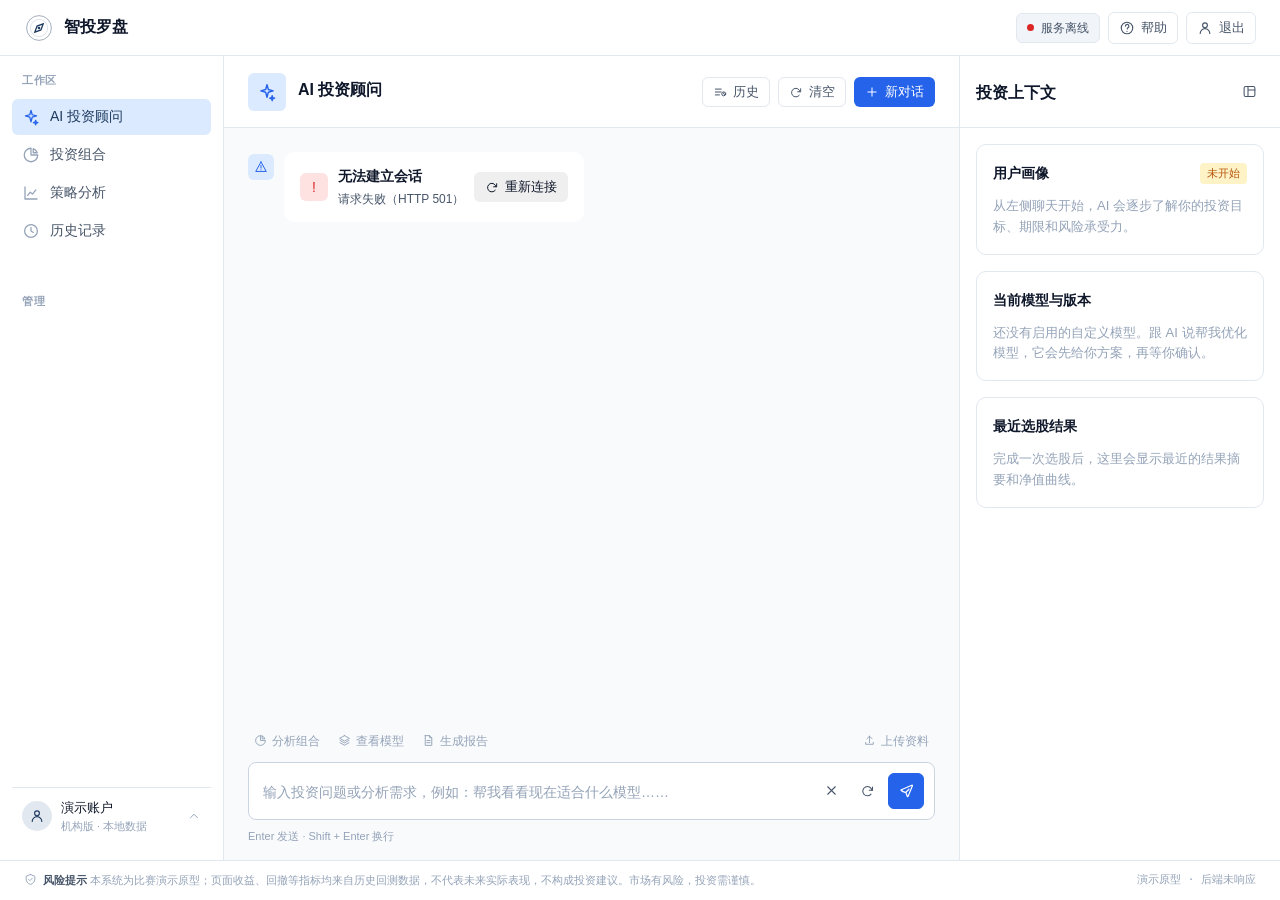
==== frontend/index.html @ a94fa788 "refactor: 移除活动时间线相关代码，简化前端逻辑" ====
﻿<!DOCTYPE html>
<html lang="zh-CN">
<head>
  <meta charset="UTF-8">
  <meta name="viewport" content="width=device-width, initial-scale=1.0">
  <meta name="theme-color" content="#F8FAFC">
  <meta name="description" content="智投罗盘 · AI 投资助手：投资者画像、智能顾问、策略分析、组合与模型管理。">
  <title>智投罗盘 · AI 投资助手</title>
  <link rel="stylesheet" href="style.css?v=18">
  <link rel="stylesheet" href="user-admin.css?v=20">
</head>
<body>
  <svg class="icon-sprite" aria-hidden="true" focusable="false">
    <symbol id="i-spark" viewBox="0 0 24 24"><path d="M12 3.2 13.6 9l5.8 1.6-5.8 1.7L12 18.4l-1.6-6.1L4.6 10.6 10.4 9 12 3.2Z"/><path d="m18.2 16.4.7 2.3 2.3.7-2.3.7-.7 2.3-.7-2.3-2.3-.7 2.3-.7.7-2.3Z"/></symbol>
    <symbol id="i-user" viewBox="0 0 24 24"><circle cx="12" cy="8" r="3.6"/><path d="M4.8 20.2a7.2 7.2 0 0 1 14.4 0"/></symbol>
    <symbol id="i-send" viewBox="0 0 24 24"><path d="m4 11.4 15.4-6.9a.7.7 0 0 1 .95.9L14.3 20.2a.7.7 0 0 1-1.3-.05l-1.8-5.1-5.1-1.9a.7.7 0 0 1-.1-1.75Z"/><path d="m11.2 14.4 4.2-4.2"/></symbol>
    <symbol id="i-target" viewBox="0 0 24 24"><circle cx="12" cy="12" r="8.4"/><circle cx="12" cy="12" r="4.6"/><circle cx="12" cy="12" r="1.1"/></symbol>
    <symbol id="i-shield" viewBox="0 0 24 24"><path d="M12 2.8 20 6v5.2c0 4.8-3.2 8.2-8 10-4.8-1.8-8-5.2-8-10V6l8-3.2Z"/><path d="m8.6 12 2.2 2.2 4.6-4.6"/></symbol>
    <symbol id="i-check" viewBox="0 0 24 24"><path d="m4.8 12.6 4.9 4.9L19.6 7"/></symbol>
    <symbol id="i-alert" viewBox="0 0 24 24"><path d="M12 3.4 21 19.6H3L12 3.4Z"/><path d="M12 9.4v4.4M12 16.6v.2"/></symbol>
    <symbol id="i-refresh" viewBox="0 0 24 24"><path d="M20 6.4v5.2h-5.2"/><path d="M19.1 11.6a7.4 7.4 0 1 0-1.5 6.1"/></symbol>
    <symbol id="i-pulse" viewBox="0 0 24 24"><path d="M3 12h3.8l2.1-5.2 4.2 10.4 2.1-5.2H21"/></symbol>
    <symbol id="i-layers" viewBox="0 0 24 24"><path d="m12 3 9 5-9 5-9-5 9-5Z"/><path d="m3.8 12 8.2 4.5 8.2-4.5M3.8 16.2l8.2 4.5 8.2-4.5"/></symbol>
    <symbol id="i-code" viewBox="0 0 24 24"><path d="m8.4 7.5-5 4.5 5 4.5M15.6 7.5l5 4.5-5 4.5M13.6 5.4l-3.2 13.2"/></symbol>
    <symbol id="i-chart" viewBox="0 0 24 24"><path d="M4 4v16h16"/><path d="m7.6 15.2 3.4-4.3 3 2.6 4.4-5.6"/></symbol>
    <symbol id="i-workbench" viewBox="0 0 24 24"><rect x="3.4" y="4" width="17.2" height="16" rx="2.4"/><path d="M9.6 4v16M9.6 9.6h11"/></symbol>
    <symbol id="i-clock" viewBox="0 0 24 24"><circle cx="12" cy="12" r="8.5"/><path d="M12 7.4V12l3.1 1.9"/></symbol>
    <symbol id="i-arrow" viewBox="0 0 24 24"><path d="M4.6 12h14.8M13.4 6l6 6-6 6"/></symbol>
    <symbol id="i-chev" viewBox="0 0 24 24"><path d="m9 6 6 6-6 6"/></symbol>
    <symbol id="i-close" viewBox="0 0 24 24"><path d="m6 6 12 12M18 6 6 18"/></symbol>
    <symbol id="i-plus" viewBox="0 0 24 24"><path d="M12 5v14M5 12h14"/></symbol>
    <symbol id="i-history" viewBox="0 0 24 24"><path d="M4 7h10M4 12h10M4 17h7"/><circle cx="18.4" cy="15.2" r="3.4"/><path d="M18.4 13.6v1.8l1.3.8"/></symbol>
    <symbol id="i-settings" viewBox="0 0 24 24"><circle cx="12" cy="12" r="3"/><path d="M19.4 13.5a7.7 7.7 0 0 0 0-3l1.8-1.4-2-3.4-2.1.9a7.7 7.7 0 0 0-2.6-1.5L14.2 2h-4l-.3 2.1a7.7 7.7 0 0 0-2.6 1.5l-2.1-.9-2 3.4 1.8 1.4a7.7 7.7 0 0 0 0 3l-1.8 1.4 2 3.4 2.1-.9a7.7 7.7 0 0 0 2.6 1.5l.3 2.1h4l.3-2.1a7.7 7.7 0 0 0 2.6-1.5l2.1.9 2-3.4-1.8-1.4Z"/></symbol>
    <symbol id="i-help" viewBox="0 0 24 24"><circle cx="12" cy="12" r="8.6"/><path d="M9.6 9.2a2.6 2.6 0 1 1 4.2 2.1c-.9.6-1.4 1.1-1.4 2.1"/><path d="M12 16.8v.2"/></symbol>
    <symbol id="i-upload" viewBox="0 0 24 24"><path d="M12 16V4M7.2 8.8 12 4l4.8 4.8"/><path d="M5 15.5V19h14v-3.5"/></symbol>
    <symbol id="i-stop" viewBox="0 0 24 24"><rect x="6.5" y="6.5" width="11" height="11" rx="1.6"/></symbol>
    <symbol id="i-report" viewBox="0 0 24 24"><path d="M6 3h8l4 4v14H6V3Z"/><path d="M14 3v4h4M9 12h6M9 16h6"/></symbol>
    <symbol id="i-pie" viewBox="0 0 24 24"><path d="M12 3a9 9 0 1 0 9 9h-9V3Z"/><path d="M15 3.6A9 9 0 0 1 20.4 9H15V3.6Z"/></symbol>
    <symbol id="i-menu" viewBox="0 0 24 24"><path d="M4 7h16M4 12h16M4 17h16"/></symbol>
    <symbol id="i-bell" viewBox="0 0 24 24"><path d="M6 16V11a6 6 0 1 1 12 0v5l1.6 2H4.4L6 16Z"/><path d="M10 20h4"/></symbol>
  </svg>

  <header class="topbar">
    <div class="topbar-brand">
      <button class="topbar-icon-btn mobile-menu-btn" id="sidebar-toggle" type="button" title="打开导航" aria-label="打开导航">
        <svg class="icon"><use href="#i-menu"></use></svg>
      </button>
      <a class="brand" href="#" aria-label="智投罗盘首页">
        <span class="brand-mark" aria-hidden="true">
          <svg viewBox="0 0 40 40"><circle cx="20" cy="20" r="16.5" fill="none" stroke="currentColor" stroke-width="1.2" opacity=".45"/><circle cx="20" cy="20" r="11.5" fill="none" stroke="currentColor" stroke-width=".8" opacity=".24"/><path d="m25.6 14.4-3 8.2-8.2 3 3-8.2 8.2-3Z" fill="none" stroke="currentColor" stroke-width="1.7"/><circle cx="20" cy="20" r="1.8" fill="currentColor"/></svg>
        </span>
        <span class="brand-copy">
          <strong>智投罗盘</strong>
        </span>
      </a>
    </div>
    <div class="topbar-actions">
      <div class="health-pill" id="health-pill" title="后端与数据服务状态">
        <span class="health-dot is-loading" id="health-dot"></span>
        <span id="health-text">连接中</span>
      </div>
      <button class="topbar-icon-btn" id="help-btn" type="button" title="帮助">
        <svg class="icon"><use href="#i-help"></use></svg><span>帮助</span>
      </button>
      <button class="topbar-icon-btn" id="logout-btn" type="button" title="退出登录">
        <svg class="icon"><use href="#i-user"></use></svg><span>退出</span>
      </button>
    </div>
  </header>

  <div class="app-body">
    <aside class="sidebar" id="sidebar" aria-label="主导航">
      <nav class="side-nav">
        <div class="nav-section">
          <span class="nav-label">工作区</span>
          <button class="nav-item is-active" type="button" data-nav="assistant">
            <svg class="icon"><use href="#i-spark"></use></svg><span>AI 投资顾问</span>
          </button>
          <button class="nav-item" type="button" data-nav="portfolio">
            <svg class="icon"><use href="#i-pie"></use></svg><span>投资组合</span>
          </button>
          <button class="nav-item" type="button" data-nav="strategy">
            <svg class="icon"><use href="#i-chart"></use></svg><span>策略分析</span>
          </button>
          <button class="nav-item" type="button" data-nav="history">
            <svg class="icon"><use href="#i-clock"></use></svg><span>历史记录</span>
          </button>
        </div>
        <div class="nav-section">

        </div>
        <div class="nav-section">
          <span class="nav-label">管理</span>
          <button class="nav-item" type="button" data-nav="users" id="nav-users" hidden>
            <svg class="icon"><use href="#i-shield"></use></svg><span>用户管理</span>
          </button>
        </div>
      </nav>
      <div class="sidebar-footer">
        <span class="avatar-dot"><svg class="icon"><use href="#i-user"></use></svg></span>
        <span class="sidebar-user"><strong>演示账户</strong><small>机构版 · 本地数据</small></span>
        <svg class="icon sidebar-more"><use href="#i-chev"></use></svg>
      </div>
    </aside>

    <main class="workspace" id="workspace">
      <section class="chat-panel" aria-label="AI 投资顾问">
        <header class="chat-header">
          <div class="chat-header-main">
            <span class="chat-agent-mark"><svg class="icon"><use href="#i-spark"></use></svg></span>
            <div class="chat-header-copy">
              <h1>AI 投资顾问</h1>
              <p><span class="session-chip" id="session-chip" title="当前会话 ID"></span></p>
            </div>
          </div>
          <div class="chat-header-actions">
            <button class="btn btn-secondary btn-sm context-toggle" id="context-toggle" type="button" title="打开投资上下文">
              <svg class="icon"><use href="#i-workbench"></use></svg><span>上下文</span>
            </button>
            <button class="btn btn-secondary btn-sm" id="history-btn" type="button" title="历史会话">
              <svg class="icon"><use href="#i-history"></use></svg><span>历史</span>
            </button>
            <button class="btn btn-secondary btn-sm" id="clear-chat" type="button" title="清空当前对话显示">
              <svg class="icon"><use href="#i-refresh"></use></svg><span>清空</span>
            </button>
            <button class="btn btn-primary btn-sm" id="new-chat" type="button">
              <svg class="icon"><use href="#i-plus"></use></svg><span>新对话</span>
            </button>
          </div>
        </header>

        <div class="chat-scroll" id="chat-scroll">
          <div class="chat-stream" id="chat-stream" aria-live="polite" aria-relevant="additions">
            <div class="chat-loading"><span class="spinner"></span>正在连接 AI 投资顾问…</div>
          </div>
        </div>

        <form class="composer" id="composer">
          <div class="composer-quick">
            <button class="text-btn" type="button" data-action="quick" data-message="分析一下当前投资组合的风险">
              <svg class="icon"><use href="#i-pie"></use></svg><span>分析组合</span>
            </button>
            <button class="text-btn" type="button" data-action="quick" data-message="查看当前模型状态">
              <svg class="icon"><use href="#i-layers"></use></svg><span>查看模型</span>
            </button>
            <button class="text-btn" type="button" data-action="quick" data-message="帮我生成一份投资分析报告">
              <svg class="icon"><use href="#i-report"></use></svg><span>生成报告</span>
            </button>
            <span class="composer-quick-spacer"></span>
            <button class="text-btn" type="button" id="attach-btn" title="上传本地文本资料">
              <svg class="icon"><use href="#i-upload"></use></svg><span>上传资料</span>
            </button>
            <input type="file" id="attach-input" accept=".txt,.md,.csv,.json" hidden>
          </div>
          <div class="composer-box">
            <textarea id="composer-input" rows="1" maxlength="4000" placeholder="输入投资问题或分析需求，例如：帮我看看现在适合什么模型……"></textarea>
            <div class="composer-actions">
              <button class="icon-btn" id="clear-input" type="button" title="清空输入" aria-label="清空输入">
                <svg class="icon"><use href="#i-close"></use></svg>
              </button>
              <button class="icon-btn" id="regenerate-btn" type="button" title="重新生成回答" aria-label="重新生成回答">
                <svg class="icon"><use href="#i-refresh"></use></svg>
              </button>
              <button class="icon-btn is-stop" id="stop-btn" type="button" title="停止生成" aria-label="停止生成" hidden>
                <svg class="icon"><use href="#i-stop"></use></svg>
              </button>
              <button class="send-btn" id="send-btn" type="submit" aria-label="发送">
                <svg class="icon"><use href="#i-send"></use></svg>
              </button>
            </div>
          </div>
          <div class="composer-foot">
            <span class="composer-hint">Enter 发送 · Shift + Enter 换行</span>
          </div>
        </form>
      </section>

      <aside class="context-panel" id="workbench" aria-label="投资上下文">
        <header class="context-head">
          <div>
            <h2>投资上下文</h2>
          </div>
          <button class="icon-btn" id="wb-toggle" type="button" aria-controls="workbench" aria-expanded="true" title="收起右侧面板">
            <svg class="icon"><use href="#i-workbench"></use></svg><span id="wb-toggle-label" class="sr-only">收起右侧面板</span>
          </button>
        </header>
        <div class="wb-scroll">
          <div class="wb-alert" id="wb-alert" hidden></div>
          <section class="wb-card" id="wb-profile"></section>
          <section class="wb-card" id="wb-model"></section>
          <section class="wb-card" id="wb-result"></section>
        </div>
      </aside>
    </main>
  </div>

  <footer class="app-footer">
    <p class="disclaimer">
      <svg class="icon"><use href="#i-shield"></use></svg>
      <span><strong>风险提示</strong> 本系统为比赛演示原型；页面收益、回撤等指标均来自历史回测数据，不代表未来实际表现，不构成投资建议。市场有风险，投资需谨慎。</span>
    </p>
    <span class="footer-meta" id="footer-meta">数据加载中…</span>
  </footer>

  <div class="history-overlay" id="history-overlay" hidden>
    <div class="history-panel" role="dialog" aria-modal="true" aria-labelledby="history-title">
      <header class="history-head">
        <div>
          <h2 id="history-title">历史记录</h2>
        </div>
        <button class="icon-btn" id="history-close" type="button" aria-label="关闭历史记录">
          <svg class="icon"><use href="#i-close"></use></svg>
        </button>
      </header>
      <div class="history-list" id="history-list"></div>
    </div>
  </div>

  <div class="info-overlay" id="info-overlay" hidden>
    <div class="info-panel" role="dialog" aria-modal="true" aria-labelledby="info-title">
      <header class="history-head">
        <div>
          <span class="context-kicker" id="info-kicker">DETAILS</span>
          <h2 id="info-title">详情</h2>
          <p class="history-note" id="info-subtitle"></p>
        </div>
        <button class="icon-btn" id="info-close" type="button" aria-label="关闭详情">
          <svg class="icon"><use href="#i-close"></use></svg>
        </button>
      </header>
      <div class="info-body" id="info-body"></div>
    </div>
  </div>

  <div class="history-overlay" id="users-overlay" hidden>
    <div class="history-panel user-panel" role="dialog" aria-modal="true" aria-labelledby="users-title">
      <header class="history-head">
        <div>
          <span class="context-kicker">ADMIN</span>
          <h2 id="users-title">用户管理</h2>
          <p class="history-note">管理员可以创建、停用或重置用户账号。每个用户只看到自己的会话与画像。</p>
        </div>
        <button class="icon-btn" id="users-close" type="button" aria-label="关闭用户管理">
          <svg class="icon"><use href="#i-close"></use></svg>
        </button>
      </header>
      <div class="users-body">
        <form class="user-create-form" id="user-create-form">
          <div class="user-form-grid">
            <label class="user-field"><span>用户名</span>
              <input id="user-create-name" type="text" maxlength="32" autocomplete="off" required>
            </label>
            <label class="user-field"><span>初始密码</span>
              <input id="user-create-password" type="password" maxlength="128" autocomplete="new-password" required>
            </label>
            <label class="user-field"><span>角色</span>
              <select id="user-create-role">
                <option value="user">普通用户</option>
                <option value="admin">管理员</option>
              </select>
            </label>
          </div>
          <p class="user-hint">密码至少 10 位，需包含字母和数字。</p>
          <div class="user-create-actions">
            <button class="btn btn-primary" id="user-create-submit" type="submit">创建用户</button>
            <span class="user-create-msg" id="user-create-msg" role="alert" hidden></span>
          </div>
        </form>
        <form class="user-create-form" id="user-reset-form" hidden>
          <p class="user-hint" id="user-reset-label">重置密码</p>
          <div class="user-form-grid">
            <label class="user-field"><span>新密码</span>
              <input id="user-reset-password" type="password" maxlength="128" autocomplete="new-password" required>
            </label>
          </div>
          <div class="user-create-actions">
            <button class="btn btn-primary" id="user-reset-submit" type="submit">确认重置</button>
            <button class="btn btn-ghost" id="user-reset-cancel" type="button">取消</button>
            <span class="user-create-msg" id="user-reset-msg" role="alert" hidden></span>
          </div>
        </form>
        <div class="user-list" id="users-list"></div>
        <section class="sync-block">
          <div class="sync-head">
            <div>
              <h3>行情数据同步</h3>
              <p class="user-hint">每个工作日收盘后自动通过 Tushare 同步，失败时保留旧缓存。</p>
            </div>
            <button class="btn btn-ghost" id="sync-now" type="button">立即同步</button>
          </div>
          <p class="user-hint" id="sync-status">正在读取同步状态…</p>
        </section>
      </div>
    </div>
  </div>

  <script src="charts.js?v=20"></script>
  <script src="app.js?v=20"></script>
</body>
</html>
---- frontend/style.css ----
/* =========================================================================
 * 智投罗盘 · Professional Financial SaaS
 * Design tokens: Navy + Slate + Blue / Light Mode / 扁平白卡片
 * ========================================================================= */

:root {
  color-scheme: light;
  --color-primary: #1E3A5F;
  --color-accent: #2563EB;
  --color-accent-light: #DBEAFE;
  --bg-page: #F8FAFC;
  --bg-surface: #FFFFFF;
  --bg-secondary: #F1F5F9;
  --bg-tertiary: #E2E8F0;
  --border-default: #E2E8F0;
  --border-strong: #CBD5E1;
  --text-primary: #0F172A;
  --text-secondary: #475569;
  --text-muted: #94A3B8;
  --status-success: #15803D;
  --status-success-bg: #DCFCE7;
  --status-warning: #B45309;
  --status-warning-bg: #FEF3C7;
  --status-danger: #DC2626;
  --status-danger-bg: #FEE2E2;
  --status-info: #2563EB;
  --status-info-bg: #DBEAFE;
  --market-up: #DC2626;
  --market-down: #16A34A;
  --market-neutral: #64748B;
  --radius-card: 10px;
  --radius-button: 6px;
  --radius-input: 8px;
  --font-sans: Inter, "PingFang SC", "Microsoft YaHei", "Noto Sans CJK SC", sans-serif;
  --font-mono: "SF Mono", "JetBrains Mono", ui-monospace, Menlo, Consolas, monospace;
  --page-gutter: 24px;
  --gap: 16px;
}

* { box-sizing: border-box; }
html, body { min-height: 100%; }

body {
  margin: 0;
  min-height: 100vh;
  color: var(--text-primary);
  font-family: var(--font-sans);
  font-size: 14px;
  line-height: 1.5;
  background: var(--bg-page);
  -webkit-font-smoothing: antialiased;
}

button, textarea, input, select { font: inherit; color: inherit; }
button { cursor: pointer; }
a { color: var(--color-accent); text-decoration: none; }
strong, b { font-weight: 600; }

.icon { width: 16px; height: 16px; fill: none; stroke: currentColor; stroke-width: 1.7; stroke-linecap: round; stroke-linejoin: round; }
.icon-sprite { position: absolute; width: 0; height: 0; overflow: hidden; }
.sr-only { position: absolute; width: 1px; height: 1px; padding: 0; margin: -1px; overflow: hidden; clip: rect(0, 0, 0, 0); white-space: nowrap; border: 0; }

/* 顶部工具栏 */
.topbar { position: sticky; top: 0; z-index: 50; display: flex; align-items: center; justify-content: space-between; height: 56px; padding: 0 var(--page-gutter); border-bottom: 1px solid var(--border-default); background: var(--bg-surface); }
.topbar-brand, .brand { display: flex; align-items: center; gap: 10px; color: var(--text-primary); }
.brand-mark { display: inline-flex; width: 30px; height: 30px; color: var(--color-primary); }
.brand-mark svg { width: 100%; height: 100%; }
.brand-copy { display: flex; flex-direction: column; line-height: 1.15; }
.brand-copy strong { font-size: 16px; font-weight: 600; letter-spacing: 0.01em; }
.brand-copy span { color: var(--text-muted); font-size: 11px; letter-spacing: 0.02em; }
.topbar-actions { display: flex; align-items: center; gap: 8px; }

.topbar-icon-btn { display: inline-flex; align-items: center; gap: 6px; height: 32px; padding: 0 10px; border: 1px solid var(--border-default); border-radius: var(--radius-button); background: var(--bg-surface); color: var(--text-secondary); font-size: 13px; transition: border-color 120ms ease, color 120ms ease; }
.topbar-icon-btn:hover { border-color: var(--border-strong); color: var(--color-accent); }
.topbar-icon-btn .icon { width: 16px; height: 16px; }

.health-pill { display: inline-flex; align-items: center; gap: 7px; height: 30px; padding: 0 10px; border: 1px solid var(--border-default); border-radius: var(--radius-button); color: var(--text-secondary); font-size: 12px; background: var(--bg-secondary); }
.health-dot { width: 7px; height: 7px; border-radius: 50%; background: var(--text-muted); }
.health-dot.is-ok { background: var(--status-success); }
.health-dot.is-warn { background: var(--status-warning); }
.health-dot.is-error { background: var(--status-danger); }
.health-dot.is-loading { background: var(--status-info); animation: softPulse 1.4s ease-in-out infinite; }

/* 三栏布局 */
.app-body { display: grid; grid-template-columns: 224px minmax(0, 1fr); height: calc(100vh - 56px); min-height: 560px; }
.sidebar { display: flex; flex-direction: column; min-height: 0; padding: 16px 12px; border-right: 1px solid var(--border-default); background: var(--bg-surface); }
.side-nav { display: flex; flex-direction: column; gap: 22px; flex: 1; }
.nav-section { display: flex; flex-direction: column; gap: 2px; }
.nav-label { padding: 0 10px 8px; color: var(--text-muted); font-size: 11px; font-weight: 600; letter-spacing: 0.06em; }

.nav-item { display: flex; align-items: center; gap: 10px; width: 100%; height: 36px; padding: 0 10px; border: 0; border-radius: var(--radius-button); background: transparent; color: var(--text-secondary); font-size: 14px; text-align: left; transition: background 120ms ease, color 120ms ease; }
.nav-item .icon { width: 18px; height: 18px; color: var(--text-muted); }
.nav-item:hover { background: var(--bg-secondary); color: var(--text-primary); }
.nav-item.is-active { background: var(--color-accent-light); color: var(--color-primary); font-weight: 500; }
.nav-item.is-active .icon { color: var(--color-accent); }

.sidebar-footer { display: flex; align-items: center; gap: 9px; padding: 10px; border-top: 1px solid var(--border-default); }
.avatar-dot { display: inline-flex; align-items: center; justify-content: center; width: 30px; height: 30px; border-radius: 50%; color: var(--color-primary); background: var(--bg-tertiary); }
.avatar-dot .icon { width: 16px; height: 16px; }
.sidebar-user { display: flex; flex-direction: column; min-width: 0; }
.sidebar-user strong { font-size: 13px; font-weight: 500; }
.sidebar-user small { color: var(--text-muted); font-size: 11px; }
.sidebar-more { margin-left: auto; width: 14px; height: 14px; color: var(--text-muted); transform: rotate(-90deg); }

/* 主工作区 */
.workspace { display: grid; grid-template-columns: minmax(560px, 1fr) 320px; min-width: 0; min-height: 0; height: 100%; }
.chat-panel { display: flex; flex-direction: column; min-width: 0; min-height: 0; border-right: 1px solid var(--border-default); background: var(--bg-page); }

.chat-header { display: flex; align-items: center; justify-content: space-between; gap: 16px; min-height: 72px; padding: 14px var(--page-gutter); border-bottom: 1px solid var(--border-default); background: var(--bg-surface); }
.chat-header-main { display: flex; align-items: center; gap: 12px; min-width: 0; }
.chat-agent-mark { display: inline-flex; align-items: center; justify-content: center; width: 38px; height: 38px; border-radius: var(--radius-button); color: var(--color-accent); background: var(--color-accent-light); }
.chat-agent-mark .icon { width: 20px; height: 20px; }
.chat-header-copy { display: flex; flex-direction: column; gap: 3px; min-width: 0; }
.chat-header-copy h1 { margin: 0; color: var(--text-primary); font-size: 16px; font-weight: 600; }
.chat-header-copy p { display: flex; align-items: center; flex-wrap: wrap; gap: 6px; margin: 0; color: var(--text-muted); font-size: 12px; }
.dot-sep { color: var(--border-strong); }
.session-chip { color: var(--text-muted); font-family: var(--font-mono); font-size: 11px; }
.chat-header-actions { display: flex; align-items: center; gap: 8px; flex-shrink: 0; }

/* 按钮系统 */
.btn { display: inline-flex; align-items: center; justify-content: center; gap: 6px; height: 36px; padding: 0 14px; border: 1px solid transparent; border-radius: var(--radius-button); font-size: 14px; font-weight: 500; white-space: nowrap; transition: background 120ms ease, border-color 120ms ease, color 120ms ease; }
.btn .icon { width: 16px; height: 16px; }
.btn-sm { height: 30px; padding: 0 10px; font-size: 13px; }
.btn-sm .icon { width: 14px; height: 14px; }
.btn-primary { color: #fff; background: var(--color-accent); }
.btn-primary:hover { background: #1D4ED8; }
.btn-secondary { color: var(--text-secondary); border-color: var(--border-default); background: var(--bg-surface); }
.btn-secondary:hover { border-color: var(--border-strong); color: var(--text-primary); }
.btn-ghost { color: var(--text-secondary); background: transparent; }
.btn-ghost:hover { background: var(--bg-secondary); }
.btn-danger { color: #fff; background: var(--status-danger); }
.btn:disabled { opacity: 0.5; cursor: not-allowed; }

.icon-btn { display: inline-flex; align-items: center; justify-content: center; width: 30px; height: 30px; padding: 0; border: 0px solid var(--border-default); border-radius: var(--radius-button); color: var(--text-secondary); background: var(--bg-surface); transition: border-color 120ms ease, color 120ms ease; }
.icon-btn:hover { border-color: var(--border-strong); color: var(--color-accent); }
.icon-btn .icon { width: 15px; height: 15px; }
.icon-btn.is-stop { color: var(--status-danger); border-color: #FECACA; background: var(--status-danger-bg); }

/* 对话区 */
.chat-scroll { flex: 1; min-height: 0; padding: var(--page-gutter); overflow-y: auto; }
.chat-stream { display: flex; flex-direction: column; gap: 20px; max-width: 960px; margin: 0 auto; }
.chat-loading { display: flex; align-items: center; justify-content: center; gap: 10px; min-height: 320px; color: var(--text-muted); font-size: 13px; }
.spinner { display: inline-block; width: 14px; height: 14px; border: 2px solid var(--border-default); border-top-color: var(--color-accent); border-radius: 50%; animation: spin 0.8s linear infinite; }

.msg { display: flex; align-items: flex-start; gap: 10px; animation: fadeIn 150ms ease both; }
.msg-main { display: flex; flex-direction: column; align-items: flex-start; gap: 6px; min-width: 0; max-width: 100%; }
.msg-avatar { display: inline-flex; align-items: center; justify-content: center; flex: 0 0 auto; width: 26px; height: 26px; margin-top: 2px; border-radius: var(--radius-button); color: var(--color-accent); background: var(--color-accent-light); }
.msg-avatar .icon { width: 14px; height: 14px; }
.msg-meta { display: flex; align-items: center; gap: 8px; color: var(--text-muted); font-size: 12px; }
.msg-meta strong { color: var(--text-secondary); font-weight: 500; }
.msg-user { flex-direction: row-reverse; }
.msg-user .msg-main { align-items: flex-end; }
.msg-user .msg-meta { justify-content: flex-end; }

.bubble { max-width: 720px; padding: 12px 16px; border: 0px solid var(--border-default); border-radius: var(--radius-card); color: var(--text-secondary); font-size: 14px; line-height: 1.72; white-space: pre-wrap; word-break: break-word; background: var(--bg-surface); }
.msg-user .bubble { max-width: 640px; color: #1E3A8A; border-color: #BFDBFE; background: #EFF6FF; }
.cards { display: flex; flex-direction: column; gap: 16px; width: 100%; max-width: 880px; }
.card-slot { width: 100%; }

/* 欢迎 */
.card-welcome { width: 100%; max-width: 880px; }
.welcome-title { margin: 0 0 8px; color: var(--text-primary); font-size: 22px; font-weight: 600; }
.welcome-text { margin: 0 0 16px; color: var(--text-secondary); font-size: 14px; line-height: 1.7; }
.starter-list { display: flex; flex-wrap: wrap; gap: 8px; }
.starter { padding: 7px 12px; border: 1px solid var(--border-default); border-radius: var(--radius-button); color: var(--text-secondary); font-size: 13px; background: var(--bg-surface); transition: border-color 120ms ease, color 120ms ease; }
.starter:hover { border-color: var(--border-strong); color: var(--color-accent); }

/* 输入区 */
.composer { padding: 0 var(--page-gutter) 16px; background: var(--bg-page); }
.composer-quick { display: flex; align-items: center; gap: 6px; padding: 10px 0 8px; }
.composer-quick-spacer { flex: 1; }
.text-btn { display: inline-flex; align-items: center; gap: 5px; padding: 4px 6px; border: 0; border-radius: var(--radius-button); color: var(--text-muted); font-size: 12px; background: transparent; }
.text-btn:hover { color: var(--color-accent); background: var(--bg-secondary); }
.text-btn .icon { width: 13px; height: 13px; }

.composer-box { display: flex; align-items: flex-end; gap: 10px; min-height: 56px; padding: 10px 10px 10px 14px; border: 1px solid var(--border-strong); border-radius: var(--radius-input); background: var(--bg-surface); transition: border-color 150ms ease; }
.composer-box:focus-within { border-color: var(--color-accent); }
.composer-box textarea { flex: 1; min-height: 32px; max-height: 148px; padding: 4px 0; border: 0; outline: none; resize: none; color: var(--text-primary); font-size: 14px; line-height: 1.6; background: transparent; }
.composer-box textarea::placeholder { color: var(--text-muted); }
.composer-actions { display: flex; align-items: center; gap: 6px; flex-shrink: 0; }
.send-btn { display: inline-flex; align-items: center; justify-content: center; width: 36px; height: 36px; border: 1px solid var(--color-accent); border-radius: var(--radius-button); color: #fff; background: var(--color-accent); transition: background 120ms ease; }
.send-btn:hover { background: #1D4ED8; }
.send-btn:disabled { opacity: 0.5; cursor: not-allowed; }
.send-btn .icon { width: 17px; height: 17px; }
.composer-foot { display: flex; align-items: center; justify-content: space-between; gap: 12px; padding-top: 8px; color: var(--text-muted); font-size: 11px; }
.composer-tip { text-align: right; }

/* 右侧上下文 */
.context-panel { display: flex; flex-direction: column; min-width: 0; min-height: 0; background: var(--bg-surface); }
.context-head { display: flex; align-items: center; justify-content: space-between; min-height: 72px; padding: 14px 16px; border-bottom: 1px solid var(--border-default); }
.context-kicker { display: block; color: var(--text-muted); font-size: 11px; font-weight: 600; letter-spacing: 0.06em; }
.context-head h2 { margin: 3px 0 0; color: var(--text-primary); font-size: 16px; font-weight: 600; }
.wb-scroll { display: flex; flex: 1; flex-direction: column; gap: var(--gap); min-height: 0; padding: 16px; overflow-y: auto; }
.wb-card { padding: 16px; border: 1px solid var(--border-default); border-radius: var(--radius-card); background: var(--bg-surface); }
.wb-head { display: flex; align-items: flex-start; justify-content: space-between; gap: 8px; margin-bottom: 12px; }
.wb-kicker { color: var(--text-muted); font-size: 11px; font-weight: 600; letter-spacing: 0.06em; }
.wb-head h2 { margin: 2px 0 0; color: var(--text-primary); font-size: 14px; font-weight: 600; }
.wb-empty { margin: 0; color: var(--text-muted); font-size: 13px; line-height: 1.6; }
.wb-note { margin: 10px 0 0; color: var(--text-muted); font-size: 11px; line-height: 1.5; }
.wb-alert { padding: 10px 12px; border: 1px solid var(--border-default); border-left: 3px solid var(--status-warning); border-radius: var(--radius-card); color: var(--status-warning); font-size: 12px; background: var(--status-warning-bg); }

.wb-profile-top { display: flex; align-items: flex-start; gap: 12px; }
.wb-ring { position: relative; flex: 0 0 auto; display: flex; align-items: center; justify-content: center; width: 58px; height: 58px; border: 2px solid var(--color-accent-light); border-radius: 50%; color: var(--color-primary); font-family: var(--font-mono); font-size: 12px; }
.wb-profile-copy { display: flex; flex-direction: column; gap: 5px; min-width: 0; }
.wb-profile-copy strong { color: var(--text-primary); font-size: 13px; font-weight: 600; }
.wb-summary { margin: 0; color: var(--text-secondary); font-size: 12px; line-height: 1.6; }
.wb-confirmed, .wb-pending { display: inline-flex; align-items: center; gap: 5px; align-self: flex-start; padding: 2px 7px; border-radius: 4px; font-size: 11px; font-weight: 500; }
.wb-confirmed { color: var(--status-success); background: var(--status-success-bg); }
.wb-pending { color: var(--status-warning); background: var(--status-warning-bg); }
.wb-items { display: flex; flex-direction: column; gap: 10px; margin: 14px 0 0; padding: 0; list-style: none; }
.wb-item { display: flex; align-items: baseline; justify-content: space-between; gap: 12px; color: var(--text-muted); font-size: 12px; }
.wb-item span { overflow: hidden; text-overflow: ellipsis; white-space: nowrap; }
.wb-item b { color: var(--text-primary); font-weight: 500; text-align: right; }
.wb-chips { display: flex; flex-wrap: wrap; gap: 5px; margin-top: 8px; }

.wb-model-top { display: flex; align-items: center; gap: 8px; }
.wb-model-top strong { color: var(--text-primary); font-size: 14px; font-weight: 600; }
.wb-model-desc { margin: 8px 0 0; color: var(--text-secondary); font-size: 12px; line-height: 1.6; }
.wb-version-list { display: flex; flex-direction: column; gap: 6px; margin-top: 10px; }
.wb-version { display: flex; align-items: center; gap: 7px; padding: 6px 8px; border: 1px solid var(--border-default); border-radius: var(--radius-button); color: var(--text-muted); font-size: 11px; }
.wb-version.is-active { border-color: #BFDBFE; color: var(--color-accent); background: var(--color-accent-light); }
.wb-version-name { flex: 1; min-width: 0; overflow: hidden; text-overflow: ellipsis; white-space: nowrap; }
.wb-mini-chart { margin-top: 8px; min-height: 64px; }
.wb-stock-chips { display: flex; flex-wrap: wrap; gap: 5px; margin-top: 8px; }
.wb-stock-chip { display: inline-flex; align-items: center; gap: 5px; padding: 2px 7px; border: 1px solid var(--border-default); border-radius: 4px; color: var(--text-secondary); font-family: var(--font-mono); font-size: 11px; }
.wb-stock-chip b { color: var(--color-primary); font-weight: 600; }
.wb-result-meta { display: flex; flex-wrap: wrap; gap: 5px; margin-top: 7px; }

/* 卡片 */
.card { width: 100%; overflow: hidden; border: 0px solid var(--border-default); border-radius: var(--radius-card); background: var(--bg-surface); box-shadow: none; }
.card:hover { border-color: var(--border-strong); }
.card-head { display: flex; align-items: center; gap: 10px; padding: 14px 16px; border-bottom: 0px solid var(--border-default); }
.card-icon { display: inline-flex; align-items: center; justify-content: center; flex: 0 0 auto; width: 32px; height: 32px; border-radius: var(--radius-button); color: var(--color-primary); background: var(--bg-secondary); }
.card-icon .icon { width: 17px; height: 17px; }
.card-title { display: flex; flex-direction: column; gap: 1px; min-width: 0; }
.card-kicker { color: var(--text-muted); font-size: 11px; font-weight: 600; letter-spacing: 0.06em; }
.card-title h3 { margin: 0; color: var(--text-primary); font-size: 16px; font-weight: 600; }
.card-head > .status-pill, .card-head > .meta-tag { margin-left: auto; }
.card-body { padding: 16px; }
.card-summary { margin: 0 0 12px; color: var(--text-secondary); font-size: 14px; line-height: 1.65; }

.status-pill { display: inline-flex; align-items: center; gap: 5px; padding: 2px 7px; border-radius: 4px; font-size: 11px; font-weight: 500; white-space: nowrap; }
.status-pill.is-ok { color: var(--status-success); background: var(--status-success-bg); }
.status-pill.is-run { color: var(--status-info); background: var(--status-info-bg); }
.status-pill.is-warn, .status-pill.is-pending { color: var(--status-warning); background: var(--status-warning-bg); }
.status-pill.is-error { color: var(--status-danger); background: var(--status-danger-bg); }
.status-pill .spinner { width: 10px; height: 10px; border-width: 1.5px; }

.tone-blue, .tone-cyan, .tone-info { color: var(--status-info); background: var(--status-info-bg); }
.tone-amber, .tone-orange, .tone-warning { color: var(--status-warning); background: var(--status-warning-bg); }
.tone-slate, .tone-neutral { color: var(--market-neutral); background: var(--bg-secondary); }
.tone-up { color: var(--market-up); background: #FEE2E2; }
.tone-down { color: var(--market-down); background: #DCFCE7; }
.tone-red { color: var(--status-danger); background: var(--status-danger-bg); }
.tone-green { color: var(--status-success); background: var(--status-success-bg); }
.tone-violet { color: var(--status-info); background: var(--status-info-bg); }

/* 指标与表格 */
.metric-grid { display: grid; grid-template-columns: repeat(auto-fit, minmax(140px, 1fr)); gap: 10px; margin-bottom: 16px; }
.metric-card { display: flex; flex-direction: column; gap: 3px; padding: 12px; border: 1px solid var(--border-default); border-radius: var(--radius-card); background: var(--bg-surface); }
.metric-label { color: var(--text-muted); font-size: 12px; }
.metric-value { color: var(--text-primary); font-family: var(--font-mono); font-size: 24px; font-weight: 600; font-variant-numeric: tabular-nums; line-height: 1.2; }
.metric-note { color: var(--text-muted); font-size: 11px; line-height: 1.4; }
.metric-card.tone-up .metric-value { color: var(--market-up); }
.metric-card.tone-down .metric-value { color: var(--market-down); }
.metric-card.tone-info .metric-value, .metric-card.tone-blue .metric-value { color: var(--status-info); }
.metric-card.tone-warning .metric-value, .metric-card.tone-amber .metric-value { color: var(--status-warning); }
.metric-card.tone-neutral .metric-value, .metric-card.tone-slate .metric-value { color: var(--market-neutral); }
.metric-disclaimer { margin: -4px 0 14px; color: var(--text-muted); font-size: 11px; line-height: 1.5; }

.selection-split { display: grid; grid-template-columns: minmax(0, 1.35fr) minmax(0, 1fr); gap: 16px; }
.sub-block { min-width: 0; }
.sub-title { display: flex; align-items: baseline; justify-content: space-between; gap: 10px; margin-bottom: 8px; }
.sub-title h4 { margin: 0; color: var(--text-primary); font-size: 14px; font-weight: 600; }
.sub-meta, .chart-note { color: var(--text-muted); font-size: 11px; }
.chart-note { margin: 6px 0 0; line-height: 1.5; }
.chart-box { position: relative; min-height: 120px; }
.chart-empty { display: flex; align-items: center; justify-content: center; min-height: 120px; color: var(--text-muted); font-size: 12px; }

.table-scroll { overflow-x: auto; border: 1px solid var(--border-default); border-radius: var(--radius-card); }
.stock-table { width: 100%; border-collapse: collapse; font-size: 13px; }
.stock-table th { padding: 8px 10px; color: var(--text-muted); font-size: 11px; font-weight: 500; text-align: left; white-space: nowrap; border-bottom: 1px solid var(--border-default); background: var(--bg-secondary); }
.stock-table td { padding: 9px 10px; color: var(--text-secondary); border-bottom: 1px solid var(--border-default); vertical-align: middle; }
.stock-table tr:last-child td { border-bottom: 0; }
.stock-table tbody tr:hover { background: var(--bg-secondary); }
.stock-rank { color: var(--text-muted); font-family: var(--font-mono); font-size: 11px; }
.stock-code { color: var(--text-primary); font-family: var(--font-mono); font-size: 12px; font-weight: 500; font-variant-numeric: tabular-nums; }
.stock-score { color: var(--text-primary); font-family: var(--font-mono); font-weight: 600; font-variant-numeric: tabular-nums; }
.industry-tag { display: inline-flex; padding: 1px 6px; border: 1px solid var(--border-default); border-radius: 4px; color: var(--text-secondary); font-size: 11px; background: var(--bg-secondary); white-space: nowrap; }
.reason-chips { display: flex; flex-wrap: wrap; gap: 4px; }
.reason-chip { display: inline-flex; padding: 1px 6px; border-radius: 4px; color: var(--text-secondary); font-size: 11px; background: var(--bg-secondary); white-space: nowrap; }
.tag { display: inline-flex; align-items: center; gap: 4px; padding: 2px 7px; border: 1px solid var(--border-default); border-radius: 4px; color: var(--text-secondary); font-size: 11px; background: var(--bg-secondary); }
.tag.is-amber { color: var(--status-warning); border-color: #FDE68A; background: var(--status-warning-bg); }

.weight-list { display: flex; flex-direction: column; gap: 8px; }
.weight-row { display: grid; grid-template-columns: 90px minmax(0, 1fr) 46px; align-items: center; gap: 8px; font-size: 12px; }
.weight-code { overflow: hidden; color: var(--text-secondary); font-family: var(--font-mono); font-size: 11px; text-overflow: ellipsis; white-space: nowrap; }
.weight-track { height: 5px; overflow: hidden; border-radius: 2px; background: var(--bg-tertiary); }
.weight-fill { height: 100%; border-radius: 2px; background: var(--color-accent); }
.weight-pct { color: var(--text-muted); font-family: var(--font-mono); font-size: 11px; text-align: right; font-variant-numeric: tabular-nums; }

/* 画像 */
.profile-items { display: grid; grid-template-columns: repeat(auto-fit, minmax(170px, 1fr)); gap: 8px; }
.profile-item { display: flex; flex-direction: column; gap: 2px; padding: 9px 10px; border: 1px solid var(--border-default); border-radius: var(--radius-button); background: var(--bg-page); }
.profile-item-label { color: var(--text-muted); font-size: 11px; }
.profile-item-value { color: var(--text-primary); font-size: 13px; font-weight: 500; }
.completeness { margin-top: 13px; }
.completeness-head { display: flex; align-items: center; justify-content: space-between; color: var(--text-muted); font-size: 11px; }
.completeness-head b { color: var(--text-primary); font-size: 12px; }
.progress-line { height: 4px; margin-top: 6px; overflow: hidden; border-radius: 2px; background: var(--bg-tertiary); }
.progress-line i { display: block; height: 100%; border-radius: 2px; background: var(--color-accent); transition: width 180ms ease; }
.missing-line { margin: 8px 0 0; color: var(--status-warning); font-size: 11px; }

/* AI 工作过程 */
.steps { margin: 0 0 14px; padding: 0; list-style: none; }
.step { display: grid; grid-template-columns: 22px minmax(0, 1fr); gap: 10px; padding-bottom: 12px; }
.step-dot, .step-icon { display: inline-flex; align-items: center; justify-content: center; width: 20px; height: 20px; border: 1px solid var(--border-default); border-radius: 50%; color: var(--text-muted); background: var(--bg-surface); }
.step-icon .icon { width: 11px; height: 11px; }
.step.is-done .step-dot, .step.is-done .step-icon { color: var(--status-success); border-color: #BBF7D0; background: var(--status-success-bg); }
.step.is-run .step-dot, .step.is-run .step-icon { color: var(--color-accent); border-color: #BFDBFE; background: var(--color-accent-light); }
.step.is-error .step-dot, .step.is-error .step-icon { color: var(--status-danger); border-color: #FECACA; background: var(--status-danger-bg); }
.step-body { display: flex; flex-direction: column; gap: 2px; min-width: 0; }
.step-title { display: flex; align-items: center; gap: 7px; color: var(--text-primary); font-size: 13px; font-weight: 500; }
.step-kind { padding: 0 5px; border: 1px solid var(--border-default); border-radius: 3px; color: var(--text-muted); font-size: 10px; font-weight: 400; }
.step-detail { color: var(--text-secondary); font-size: 12px; line-height: 1.6; }
.step-progress { display: flex; align-items: center; gap: 10px; margin-bottom: 12px; color: var(--text-muted); font-size: 11px; }

.proposal { padding: 12px; border: 0px solid var(--border-default); border-radius: var(--radius-card) }
.proposal-summary { margin: 0 0 8px; color: var(--text-secondary); font-size: 13px; line-height: 1.65; }
.proposal-meta { display: flex; flex-wrap: wrap; gap: 5px; }
.risk-list { margin-top: 10px; }
.risk-list h5 { margin: 0 0 4px; color: var(--status-warning); font-size: 12px; font-weight: 600; }
.risk-list ul { margin: 0; padding-left: 16px; color: var(--text-secondary); font-size: 12px; line-height: 1.6; }

.card-approval { border-color: #FDE68A; }
.card-approval .card-icon { color: var(--status-warning); background: var(--status-warning-bg); }
.approval-risk { display: flex; align-items: flex-start; gap: 7px; margin: 10px 0; padding: 9px 10px; border: 1px solid #FDE68A; border-radius: var(--radius-button); color: var(--status-warning); font-size: 12px; line-height: 1.55; background: var(--status-warning-bg); }
.approval-risk .icon { flex: 0 0 auto; width: 13px; height: 13px; margin-top: 1px; }
.approval-actions { display: flex; flex-wrap: wrap; gap: 8px; margin-top: 12px; }
.card-approval.is-answered .approval-actions { opacity: 0.55; }

/* 版本 */
.version-active { display: flex; align-items: center; justify-content: space-between; gap: 12px; padding: 10px 12px; border: 0px solid var(--border-default); border-radius: var(--radius-card); }
.version-active-main { display: flex; flex-direction: column; gap: 2px; min-width: 0; }
.version-active-main strong { color: var(--text-primary); font-size: 14px; font-weight: 600; }
.version-metrics { display: flex; flex-wrap: wrap; gap: 4px; margin-top: 4px; }
.version-metric { padding: 1px 6px; border-radius: 3px; color: var(--text-muted); font-family: var(--font-mono); font-size: 10px; background: var(--bg-secondary); font-variant-numeric: tabular-nums; }
.version-list { display: flex; flex-direction: column; gap: 4px; margin-top: 10px; }
.version-row { display: flex; align-items: center; gap: 8px; padding: 7px 9px; border: 0px solid var(--border-default); border-radius: var(--radius-button); color: var(--text-secondary); font-size: 12px; }
.version-row.is-active { border-color: #BFDBFE; color: var(--color-accent); background: var(--color-accent-light); }
.version-dot { width: 6px; height: 6px; border-radius: 50%; background: var(--text-muted); }
.version-row.is-active .version-dot { background: var(--color-accent); }
.version-row-name { flex: 1; min-width: 0; overflow: hidden; text-overflow: ellipsis; white-space: nowrap; }

/* 代码框 */
.code-change { margin: 12px 0; overflow: hidden; border: 1px solid var(--border-default); border-radius: var(--radius-card); background: var(--bg-surface); }
.code-head { display: flex; align-items: center; justify-content: space-between; gap: 10px; padding: 8px 12px; border-bottom: 1px solid var(--border-default); background: var(--bg-secondary); }
.code-head-left { display: flex; align-items: center; gap: 8px; min-width: 0; }
.code-kind { flex-shrink: 0; padding: 1px 5px; border: 1px solid #BFDBFE; border-radius: 3px; color: var(--color-accent); font-size: 10px; background: var(--color-accent-light); }
.code-file { overflow: hidden; color: var(--text-secondary); font-family: var(--font-mono); font-size: 11px; text-overflow: ellipsis; white-space: nowrap; }
.code-stats { flex-shrink: 0; color: var(--text-muted); font-family: var(--font-mono); font-size: 11px; }
.code-box { max-height: 320px; margin: 0; padding: 6px 0; overflow: auto; color: var(--text-secondary); font-family: var(--font-mono); font-size: 12px; line-height: 1.65; background: var(--bg-surface); }
.code-line { display: flex; min-width: 100%; width: max-content; padding-right: 12px; }
.code-ln { flex: 0 0 38px; padding-right: 9px; color: var(--text-muted); text-align: right; user-select: none; }
.code-text { flex: 1; color: var(--text-secondary); white-space: pre; }
.code-line.is-file .code-text { color: var(--text-secondary); }
.code-line.is-hunk .code-text { color: var(--status-warning); }
.code-line.is-add { background: #EFF6FF; }
.code-line.is-add .code-text { color: #1E3A8A; }
.code-line.is-del { background: var(--status-danger-bg); }
.code-line.is-del .code-text { color: var(--status-danger); }

/* 错误 */
.card-error { border-color: #FECACA; }
.error-mark { display: inline-flex; align-items: center; justify-content: center; width: 28px; height: 28px; border-radius: var(--radius-button); color: var(--status-danger); background: var(--status-danger-bg); }
.error-copy h3 { margin: 0; color: var(--status-danger); font-size: 14px; font-weight: 600; }
.error-copy p { margin: 3px 0 0; color: var(--text-secondary); font-size: 12px; }

/* SVG 图表 */
.chart-tooltip { position: absolute; z-index: 6; min-width: 108px; padding: 8px 10px; border: 1px solid var(--border-default); border-radius: var(--radius-button); background: var(--bg-surface); box-shadow: 0 4px 12px rgba(15, 23, 42, 0.08); pointer-events: none; }
.tt-title { margin-bottom: 4px; color: var(--text-muted); font-size: 10px; }
.tt-row { display: flex; align-items: center; gap: 6px; color: var(--text-secondary); font-size: 11px; line-height: 1.5; }
.tt-dot { width: 6px; height: 6px; border-radius: 50%; }

/* 历史/详情弹窗 */
.history-overlay, .info-overlay { position: fixed; inset: 0; z-index: 90; display: flex; align-items: center; justify-content: center; padding: 24px; background: rgba(15, 23, 42, 0.30); }
.history-overlay[hidden], .info-overlay[hidden] { display: none; }
.history-panel, .info-panel { display: flex; flex-direction: column; width: min(700px, 100%); max-height: min(80vh, 720px); overflow: hidden; border: 1px solid var(--border-default); border-radius: var(--radius-card); background: var(--bg-surface); box-shadow: 0 20px 48px rgba(15, 23, 42, 0.14); }
.history-head { display: flex; align-items: flex-start; justify-content: space-between; gap: 16px; padding: 18px 20px 14px; border-bottom: 1px solid var(--border-default); }
.history-head h2 { margin: 3px 0 0; color: var(--text-primary); font-size: 18px; font-weight: 600; }
.history-note { margin: 4px 0 0; color: var(--text-muted); font-size: 12px; }
.history-list { display: flex; flex-direction: column; gap: 6px; padding: 12px; overflow-y: auto; }
.history-item { display: flex; align-items: center; justify-content: space-between; gap: 12px; width: 100%; padding: 11px 12px; border: 0px solid var(--border-default); border-radius: var(--radius-button); color: inherit; text-align: left; background: var(--bg-surface); transition: border-color 120ms ease, background 120ms ease; }
.history-item:hover { border-color: var(--border-strong); background: var(--bg-secondary); }
.history-item.is-current { border-color: #BFDBFE; background: #EFF6FF; }
.history-item-main { display: flex; flex-direction: column; gap: 2px; min-width: 0; }
.history-item strong { overflow: hidden; color: var(--text-primary); font-size: 13px; font-weight: 500; text-overflow: ellipsis; white-space: nowrap; }
.history-item-meta { color: var(--text-muted); font-size: 11px; }
.history-item-summary { overflow: hidden; color: var(--text-secondary); font-size: 12px; text-overflow: ellipsis; white-space: nowrap; }
.history-item-state { flex-shrink: 0; color: var(--color-accent); font-size: 12px; }
.history-empty { margin: 0; padding: 24px 16px; color: var(--text-muted); font-size: 13px; text-align: center; }
.info-body { padding: 16px 20px 20px; overflow-y: auto; color: var(--text-secondary); font-size: 13px; line-height: 1.7; }
.info-body h3 { margin: 0 0 8px; color: var(--text-primary); font-size: 14px; font-weight: 600; }
.info-body p { margin: 0 0 10px; }
.info-body ul { margin: 0 0 12px; padding-left: 18px; }
.info-body .info-grid { display: grid; grid-template-columns: 1fr 1fr; gap: 8px; margin-bottom: 14px; }
.info-body .info-cell { padding: 10px; border: 1px solid var(--border-default); border-radius: var(--radius-button); background: var(--bg-page); }
.info-body .info-cell span { display: block; color: var(--text-muted); font-size: 11px; }
.info-body .info-cell strong { display: block; margin-top: 2px; color: var(--text-primary); font-size: 13px; font-weight: 600; font-variant-numeric: tabular-nums; }
.info-body .info-table { width: 100%; border-collapse: collapse; font-size: 12px; }
.info-body .info-table th, .info-body .info-table td { padding: 7px 8px; border-bottom: 1px solid var(--border-default); text-align: left; }
.info-body .info-table th { color: var(--text-muted); font-weight: 500; }
.info-body .info-note { margin-top: 12px; padding: 8px 10px; border: 1px solid var(--border-default); border-left: 3px solid var(--status-warning); border-radius: var(--radius-button); color: var(--text-muted); font-size: 11px; background: var(--status-warning-bg); }
body.history-open, body.info-open { overflow: hidden; }

/* 页脚 */
.app-footer { display: flex; align-items: center; justify-content: space-between; gap: 16px; min-height: 40px; padding: 8px var(--page-gutter); border-top: 1px solid var(--border-default); background: var(--bg-surface); color: var(--text-muted); font-size: 11px; }
.disclaimer { display: flex; align-items: flex-start; gap: 6px; margin: 0; line-height: 1.5; }
.disclaimer .icon { flex: 0 0 auto; width: 13px; height: 13px; margin-top: 1px; }
.disclaimer strong { color: var(--text-secondary); font-weight: 600; }
.footer-meta { flex-shrink: 0; font-family: var(--font-mono); font-size: 11px; }

::-webkit-scrollbar { width: 8px; height: 8px; }
::-webkit-scrollbar-track { background: transparent; }
::-webkit-scrollbar-thumb { border: 2px solid transparent; border-radius: 4px; background: var(--border-strong); background-clip: content-box; }
::-webkit-scrollbar-thumb:hover { background: var(--text-muted); background-clip: content-box; }

@keyframes spin { to { transform: rotate(360deg); } }
@keyframes softPulse { 0%, 100% { opacity: 1; } 50% { opacity: 0.45; } }
@keyframes fadeIn { from { opacity: 0; } to { opacity: 1; } }
@keyframes typing { 0%, 80%, 100% { opacity: 0.25; } 40% { opacity: 1; } }
.typing { display: inline-flex; align-items: center; gap: 3px; padding: 3px 0; }
.typing i { width: 5px; height: 5px; border-radius: 50%; background: var(--text-muted); animation: typing 1.2s ease-in-out infinite; }
.typing i:nth-child(2) { animation-delay: 0.15s; }
.typing i:nth-child(3) { animation-delay: 0.3s; }
.is-streaming .bubble { border-color: #BFDBFE; }

/* 响应式 */
@media (max-width: 1279px) { .workspace { grid-template-columns: minmax(0, 1fr) 300px; } }
@media (max-width: 1199px) {
  .workspace { grid-template-columns: minmax(0, 1fr); }
  .context-panel { display: none; }
  body.wb-open .workspace { grid-template-columns: minmax(0, 1fr) 300px; }
  body.wb-open .context-panel { display: flex; }
}
@media (max-width: 1023px) {
  .app-body { grid-template-columns: 64px minmax(0, 1fr); }
  .sidebar { padding: 12px 8px; }
  .nav-item { justify-content: center; padding: 0; }
  .nav-item span, .nav-label, .sidebar-user, .sidebar-more { display: none; }
  .nav-item .icon { width: 20px; height: 20px; }
  .sidebar-footer { justify-content: center; padding: 8px 0; }
  body.wb-open .workspace { grid-template-columns: minmax(0, 1fr); }
  body.wb-open .context-panel { display: none; }
}
@media (max-width: 767px) {
  .app-body { grid-template-columns: minmax(0, 1fr); height: auto; min-height: 0; }
  .sidebar { display: none; }
  .workspace { grid-template-columns: minmax(0, 1fr); }
  .context-panel { display: none; }
  .chat-header { min-height: 64px; padding: 10px 16px; }
  .chat-header-copy p .session-chip { display: none; }
  .chat-scroll { padding: 16px; }
  .composer { padding: 0 16px 12px; }
  .composer-quick { overflow-x: auto; padding-bottom: 6px; }
  .chat-header-actions .btn span { display: none; }
  .chat-header-actions .btn { padding: 0 8px; }
  .bubble { max-width: 86vw; }
  .selection-split { grid-template-columns: minmax(0, 1fr); }
  .app-footer { flex-direction: column; align-items: flex-start; gap: 4px; padding: 8px 16px; }
  .topbar { padding: 0 16px; }
  .topbar-icon-btn span { display: none; }
  .brand-copy span { display: none; }
  .history-overlay, .info-overlay { padding: 12px; }
  .info-body .info-grid { grid-template-columns: 1fr; }
}
@media (prefers-reduced-motion: reduce) {
  * { animation-duration: 0.01ms !important; animation-iteration-count: 1 !important; transition-duration: 0.01ms !important; }
}


/* ================================================================
 * 布局与组件补充
 * ================================================================ */
.app-body { height: calc(100vh - 56px - 40px); }

.wb-head { flex-wrap: wrap; }
.wb-head .wb-kicker { flex: 0 0 100%; }
.wb-head h2 { flex: 1; }
.wb-head > .status-pill { flex: 0 0 auto; margin-top: 2px; }

.wb-confirmed.is-pending { color: var(--status-warning); background: var(--status-warning-bg); }

.card-error { display: flex; align-items: center; gap: 10px; padding: 14px 16px; }
.card-error .error-copy { flex: 1; min-width: 0; }
.card-error .btn { flex: 0 0 auto; }

.selection-meta-line { display: flex; flex-wrap: wrap; gap: 6px; margin-bottom: 12px; }
.meta-tag { display: inline-flex; align-items: center; gap: 4px; padding: 2px 7px; border: 1px solid var(--border-default); border-radius: 4px; color: var(--text-muted); font-size: 11px; background: var(--bg-secondary); }
.meta-tag .icon { width: 12px; height: 12px; }
.meta-tag.is-cyan { color: var(--status-info); background: var(--status-info-bg); border-color: #BFDBFE; }

.ai-note { margin-top: 14px; padding: 12px; border: 1px solid var(--border-default); border-radius: var(--radius-card); background: var(--bg-page); }
.ai-note-label { display: inline-flex; align-items: center; gap: 5px; margin-bottom: 6px; color: var(--color-accent); font-size: 12px; font-weight: 600; }
.ai-note-label .icon { width: 13px; height: 13px; }
.ai-note p { margin: 0; color: var(--text-secondary); font-size: 13px; line-height: 1.7; }

.wb-pending-box { padding: 10px 12px; border: 1px solid #FDE68A; border-radius: var(--radius-button); color: var(--status-warning); background: var(--status-warning-bg); font-size: 12px; line-height: 1.6; }
.wb-pending-box strong { display: block; margin-bottom: 2px; }
.wb-pending-box .btn { margin-top: 8px; }

.wb-profile-copy .wb-pending { align-self: flex-start; }

@media (min-width: 1200px) {
  body.wb-collapsed .workspace { grid-template-columns: minmax(0, 1fr) 0; }
  body.wb-collapsed .context-panel { display: none; }
}

@media (max-width: 1199px) {
  .app-body { height: calc(100vh - 56px - 40px); }
}


[hidden] { display: none !important; }


/* 响应式：窄屏上下文抽屉 + 移动端导航抽屉 */
.mobile-menu-btn, .context-toggle { display: none; }

@media (max-width: 1199px) {
  .context-toggle { display: inline-flex; }
  .workspace { grid-template-columns: minmax(0, 1fr); }
  .context-panel {
    position: fixed;
    top: 56px;
    right: 0;
    bottom: 40px;
    z-index: 80;
    display: none;
    width: 320px;
    border-left: 1px solid var(--border-default);
    box-shadow: -10px 0 30px rgba(15, 23, 42, 0.10);
  }
  body.wb-open .context-panel { display: flex; }
  body.wb-collapsed .context-panel { display: none; }
}

@media (max-width: 1023px) {
  body.wb-open .workspace { grid-template-columns: minmax(0, 1fr); }
  body.wb-open .context-panel { display: flex; }
}

@media (max-width: 767px) {
  .mobile-menu-btn { display: inline-flex; }
  .topbar-brand { gap: 6px; }
  .sidebar { display: none; }
  body.nav-open .sidebar {
    position: fixed;
    top: 56px;
    bottom: 0;
    left: 0;
    z-index: 90;
    display: flex;
    width: 224px;
    border-right: 1px solid var(--border-default);
    box-shadow: 10px 0 30px rgba(15, 23, 42, 0.12);
  }
  .context-panel { top: 56px; bottom: 0; width: min(320px, 92vw); }
}


@media (max-width: 767px) {
  body.nav-open .nav-item { justify-content: flex-start; padding: 0 10px; }
  body.nav-open .nav-item span,
  body.nav-open .nav-label,
  body.nav-open .sidebar-user,
  body.nav-open .sidebar-more { display: block; }
  body.nav-open .nav-item span { display: inline; }
  body.nav-open .sidebar-user { display: flex; }
  body.nav-open .nav-label { padding: 0 10px 8px; }
  body.nav-open .sidebar-more { display: inline-block; }
}


/* 上下文收起后，在对话区头部保留展开入口 */
body.wb-collapsed .context-toggle { display: inline-flex; }
body.wb-collapsed .workspace { grid-template-columns: minmax(0, 1fr); }

/* 代码正在逐行写入 */
.card-work.is-running .code-change {
  border-color: #BFDBFE;
  box-shadow: inset 0 0 0 1px rgba(37, 99, 235, 0.06);
}

.card-work.is-running .code-file::after {
  content: " · 写入中";
  color: var(--color-accent);
}


/* 代码语法高亮 */
.code-text .tok-keyword { color: #1D4ED8; font-weight: 500; }
.code-text .tok-string { color: #B45309; }
.code-text .tok-comment { color: #94A3B8; font-style: italic; }
.code-text .tok-number { color: #6E56CF; }
.code-text .tok-func { color: #1E3A5F; }

/* 代码改动风险提示 */
.code-note {
  margin: 0;
  padding: 8px 12px;
  border-top: 1px solid var(--border-default);
  color: var(--text-muted);
  font-size: 11px;
  line-height: 1.6;
  background: var(--bg-page);
}

.code-note strong {
  color: var(--status-warning);
  font-weight: 600;
}


/* ================================================================
 * 网格寻优（服务端参数网格搜索）实时进度卡
 * ================================================================ */
.card-tuning.is-running { border-color: #BFDBFE; }

.tuning-progress { margin-bottom: 12px; }
.tuning-progress-head { display: flex; align-items: baseline; gap: 10px; color: var(--text-muted); font-size: 12px; }
.tuning-progress-head > span:first-child { color: var(--text-secondary); }
.tuning-elapsed { font-family: var(--font-mono); font-size: 11px; }
.tuning-percent { margin-left: auto; color: var(--color-primary); font-family: var(--font-mono); font-size: 12px; font-weight: 600; font-variant-numeric: tabular-nums; }
.tuning-progress .progress-line { margin-top: 6px; height: 6px; }
.tuning-progress .progress-line i { background: var(--color-accent); }

.tuning-tags { display: flex; flex-wrap: wrap; gap: 6px; margin-bottom: 14px; }
.tuning-tags .tag { white-space: nowrap; }
.tuning-tags .tag.is-live { color: var(--color-accent); border-color: #BFDBFE; background: #EFF6FF; }

.tuning-wait { margin: 0 0 12px; color: var(--text-muted); font-size: 13px; }

.tuning-metrics { display: grid; grid-template-columns: repeat(auto-fit, minmax(132px, 1fr)); gap: 8px; }
.tuning-metric { padding: 10px 12px; border: 1px solid var(--border-default); border-radius: var(--radius-card); background: var(--bg-page); }
.tuning-metric span { display: block; color: var(--text-muted); font-size: 11px; }
.tuning-metric strong { display: block; margin-top: 2px; color: var(--text-primary); font-family: var(--font-mono); font-size: 19px; font-weight: 600; font-variant-numeric: tabular-nums; }

.tuning-param-list { display: flex; flex-direction: column; gap: 6px; }
.tuning-param-row { display: flex; align-items: baseline; justify-content: space-between; gap: 12px; padding: 7px 10px; border: 1px solid var(--border-default); border-radius: var(--radius-button); background: var(--bg-page); font-size: 12px; }
.tuning-param-row span { color: var(--text-muted); }
.tuning-param-row b { color: var(--text-primary); font-family: var(--font-mono); font-weight: 600; font-variant-numeric: tabular-nums; }

.tuning-space { margin-top: 14px; overflow: hidden; border: 1px solid var(--border-default); border-radius: var(--radius-card); background: var(--bg-surface); }
.tuning-space summary { display: flex; align-items: center; gap: 6px; padding: 9px 12px; color: var(--text-secondary); font-size: 12px; list-style: none; cursor: pointer; }
.tuning-space summary::-webkit-details-marker { display: none; }
.tuning-space summary::before { content: "▸"; color: var(--text-muted); font-size: 10px; transition: transform 120ms ease; }
.tuning-space summary:hover { color: var(--color-accent); }
.tuning-space[open] summary::before { transform: rotate(90deg); }
.tuning-space-body { padding: 0 12px 12px; overflow-x: auto; }
.tuning-space-table { width: 100%; border-collapse: collapse; font-size: 12px; }
.tuning-space-table th { padding: 6px 8px; border-bottom: 1px solid var(--border-default); color: var(--text-muted); font-size: 11px; font-weight: 500; text-align: left; white-space: nowrap; }
.tuning-space-table td { padding: 6px 8px; border-bottom: 1px solid var(--bg-secondary); color: var(--text-secondary); font-family: var(--font-mono); font-size: 11px; font-variant-numeric: tabular-nums; }
.tuning-space-table td:first-child { color: var(--text-secondary); font-family: var(--font-sans); font-size: 12px; }
.tuning-space-table tr:last-child td { border-bottom: 0; }

.tuning-note { margin: 14px 0 0; padding-top: 10px; border-top: 1px solid var(--border-default); color: var(--text-muted); font-size: 11px; line-height: 1.6; }

/* 工作台 · 会话级模型提示 */
.wb-session-note { margin: 10px 0 0; padding: 8px 10px; border: 1px solid #BFDBFE; border-left: 3px solid var(--color-accent); border-radius: var(--radius-button); color: var(--text-secondary); font-size: 11px; line-height: 1.6; background: #EFF6FF; }
---- frontend/user-admin.css ----
/* 用户管理 */
.user-panel { width: min(720px, 100%); }
.users-body { padding: 18px 20px 22px; overflow: auto; }
.user-create-form {
  margin-bottom: 18px;
  padding: 14px;
  border: 1px solid var(--border-default);
  border-radius: var(--radius-card);
  background: var(--bg-page);
}
.user-form-grid { display: grid; grid-template-columns: 1fr 1fr 140px; gap: 10px; }
.user-field { display: flex; flex-direction: column; gap: 5px; min-width: 0; }
.user-field span { color: var(--text-muted); font-size: 11px; }
.user-field input, .user-field select {
  height: 34px;
  padding: 0 9px;
  border: 1px solid var(--border-default);
  border-radius: var(--radius-button);
  color: var(--text-primary);
  background: var(--bg-surface);
  font: inherit;
  font-size: 12px;
  outline: none;
  box-sizing: border-box;
}
.user-field input:focus, .user-field select:focus { border-color: var(--color-accent); }
.user-hint { margin: 8px 0 0; color: var(--text-muted); font-size: 11px; }
.user-create-actions { display: flex; align-items: center; gap: 10px; margin-top: 10px; }
.user-create-msg { color: var(--status-danger); font-size: 12px; }
.user-create-msg.is-ok { color: var(--status-success); }
.user-list { display: flex; flex-direction: column; gap: 8px; }
.user-row {
  display: grid;
  grid-template-columns: minmax(0, 1fr) auto;
  align-items: center;
  gap: 12px;
  padding: 11px 12px;
  border: 1px solid var(--border-default);
  border-radius: var(--radius-card);
  background: var(--bg-surface);
}
.user-row-main { display: flex; align-items: center; gap: 10px; min-width: 0; flex-wrap: wrap; }
.user-row-name { color: var(--text-primary); font-size: 13px; font-weight: 600; }
.user-row-meta { color: var(--text-muted); font-size: 11px; }
.user-row-actions { display: flex; align-items: center; gap: 5px; }
.user-row-actions .btn { padding: 4px 8px; font-size: 11px; }
.user-empty { padding: 20px; color: var(--text-muted); text-align: center; font-size: 12px; }
.sync-block { margin-top: 18px; padding-top: 16px; border-top: 1px solid var(--border-default); }
.sync-head { display: flex; align-items: flex-start; justify-content: space-between; gap: 12px; }
.sync-head h3 { margin: 0; color: var(--text-primary); font-size: 14px; }
.sync-head .user-hint { margin: 4px 0 0; }
#sync-status { margin-top: 10px; white-space: pre-wrap; }
#sync-status.is-error { color: var(--status-danger); }
#sync-status.is-ok { color: var(--status-success); }
@media (max-width: 640px) {
  .user-form-grid { grid-template-columns: 1fr; }
  .user-row { grid-template-columns: 1fr; }
}
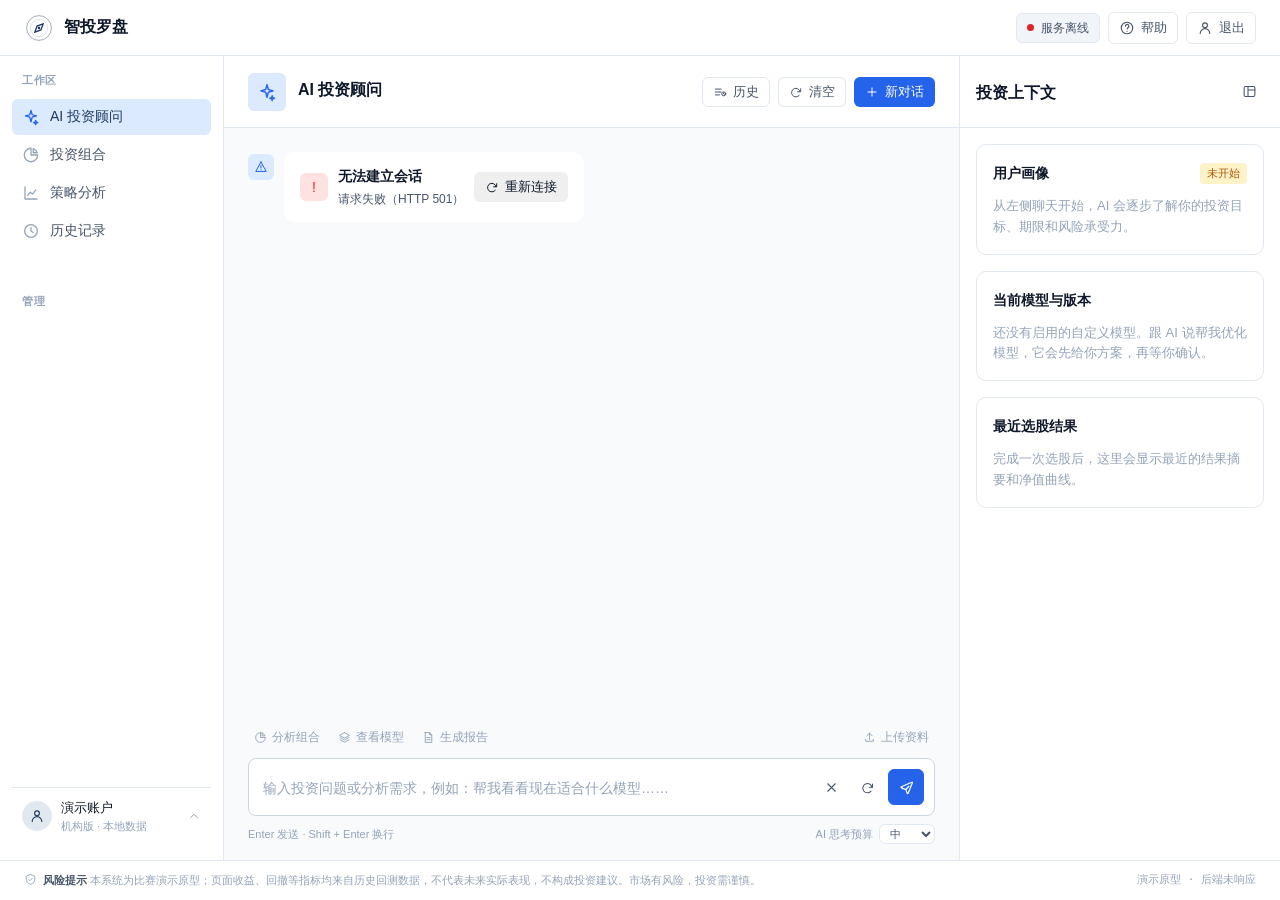
==== commit 2d11c037: "feat(agent): 多步 ReAct 循环 + 思考预算与流式思考；工具说明动态注入；修复程序选股钩子签名 - 新增 ReAct 循环：思考预算 off/low/medium/high 对应 1" ====
--- a/frontend/index.html
+++ b/frontend/index.html
@@ -1,4 +1,4 @@
-﻿<!DOCTYPE html>
+<!DOCTYPE html>
 <html lang="zh-CN">
 <head>
   <meta charset="UTF-8">
@@ -6,7 +6,7 @@
   <meta name="theme-color" content="#F8FAFC">
   <meta name="description" content="智投罗盘 · AI 投资助手：投资者画像、智能顾问、策略分析、组合与模型管理。">
   <title>智投罗盘 · AI 投资助手</title>
-  <link rel="stylesheet" href="style.css?v=18">
+  <link rel="stylesheet" href="style.css?v=21">
   <link rel="stylesheet" href="user-admin.css?v=20">
 </head>
 <body>
@@ -171,6 +171,15 @@
           </div>
           <div class="composer-foot">
             <span class="composer-hint">Enter 发送 · Shift + Enter 换行</span>
+            <label class="thinking-budget" title="AI 思考预算：控制每轮自主执行步数与思考展示">
+              <span>AI 思考预算</span>
+              <select id="thinking-budget" aria-label="AI 思考预算">
+                <option value="off">关闭</option>
+                <option value="low">低</option>
+                <option value="medium" selected>中</option>
+                <option value="high">高</option>
+              </select>
+            </label>
           </div>
         </form>
       </section>
@@ -295,6 +304,6 @@
   </div>
 
   <script src="charts.js?v=20"></script>
-  <script src="app.js?v=20"></script>
+  <script src="app.js?v=21"></script>
 </body>
 </html>
--- a/frontend/style.css
+++ b/frontend/style.css
@@ -183,6 +183,9 @@
 .send-btn:disabled { opacity: 0.5; cursor: not-allowed; }
 .send-btn .icon { width: 17px; height: 17px; }
 .composer-foot { display: flex; align-items: center; justify-content: space-between; gap: 12px; padding-top: 8px; color: var(--text-muted); font-size: 11px; }
+.thinking-budget { display: inline-flex; align-items: center; gap: 6px; color: var(--text-muted); white-space: nowrap; }
+.thinking-budget select { border: 1px solid var(--border-default); border-radius: 6px; background: var(--bg-surface); color: var(--text-secondary); font-size: 11px; padding: 2px 6px; cursor: pointer; }
+.thinking-budget select:focus { outline: 2px solid var(--accent-soft, #c9d8ff); outline-offset: 1px; }
 .composer-tip { text-align: right; }
 
 /* 右侧上下文 */
@@ -338,6 +341,17 @@
 .approval-risk .icon { flex: 0 0 auto; width: 13px; height: 13px; margin-top: 1px; }
 .approval-actions { display: flex; flex-wrap: wrap; gap: 8px; margin-top: 12px; }
 .card-approval.is-answered .approval-actions { opacity: 0.55; }
+
+.card-review { border-color: #FCA5A5; }
+.review-list { margin: 10px 0 0; padding-left: 18px; color: var(--text-secondary); font-size: 12px; line-height: 1.6; }
+.review-list li + li { margin-top: 3px; }
+.review-note { margin: 8px 0 0; color: var(--text-muted); font-size: 11.5px; line-height: 1.55; }
+
+.card-program { border-color: #BFDBFE; }
+.program-files { display: flex; flex-wrap: wrap; gap: 5px; margin-bottom: 8px; }
+.program-file { padding: 2px 7px; border: 1px solid var(--border-default); border-radius: 4px; color: var(--text-muted); font-family: var(--font-mono); font-size: 11px; background: var(--bg-secondary); }
+.program-file.is-active { color: var(--color-accent); border-color: #BFDBFE; background: var(--color-accent-light); }
+.program-code { max-height: 280px; padding: 8px 10px; border: 1px solid var(--border-default); border-radius: var(--radius-button); background: var(--bg-page); white-space: pre-wrap; word-break: break-word; }
 
 /* 版本 */
 .version-active { display: flex; align-items: center; justify-content: space-between; gap: 12px; padding: 10px 12px; border: 0px solid var(--border-default); border-radius: var(--radius-card); }
@@ -509,6 +523,21 @@
 .wb-pending-box strong { display: block; margin-bottom: 2px; }
 .wb-pending-box .btn { margin-top: 8px; }
 
+.wb-pending-head { display: flex; align-items: center; justify-content: space-between; gap: 8px; margin-bottom: 4px; }
+.wb-pending-head strong { display: inline; margin: 0; }
+.wb-pending-head .btn { margin-top: 0; }
+.wb-pending-note { margin: 0; color: var(--text-secondary); font-size: 11px; line-height: 1.5; }
+.wb-candidate-list { display: flex; flex-direction: column; gap: 8px; margin: 8px 0 0; padding: 0; list-style: none; }
+.wb-candidate { display: flex; align-items: flex-start; justify-content: space-between; gap: 10px; padding: 8px 10px; border: 1px solid var(--border-default); border-radius: var(--radius-button); background: var(--bg-surface); }
+.wb-candidate-main { display: flex; flex-direction: column; gap: 3px; min-width: 0; }
+.wb-candidate-main b { color: var(--text-primary); font-size: 12px; font-weight: 600; }
+.wb-candidate-summary { color: var(--text-muted); font-size: 11px; line-height: 1.5; }
+.wb-candidate-metrics { display: flex; flex-wrap: wrap; gap: 5px; margin-top: 2px; }
+.wb-candidate .btn { flex: 0 0 auto; padding: 3px 10px; font-size: 11px; }
+.wb-candidate .btn:disabled { opacity: 0.55; cursor: not-allowed; }
+.wb-version .btn { flex: 0 0 auto; padding: 2px 8px; font-size: 11px; }
+.wb-version time { flex: 0 0 auto; }
+
 .wb-profile-copy .wb-pending { align-self: flex-start; }
 
 @media (min-width: 1200px) {
@@ -668,3 +697,12 @@
 
 /* 工作台 · 会话级模型提示 */
 .wb-session-note { margin: 10px 0 0; padding: 8px 10px; border: 1px solid #BFDBFE; border-left: 3px solid var(--color-accent); border-radius: var(--radius-button); color: var(--text-secondary); font-size: 11px; line-height: 1.6; background: #EFF6FF; }
+
+/* AI 思考过程（ReAct 思考预算） */
+.thinking-box { margin: 0 0 10px; border: 1px dashed var(--border-default); border-radius: var(--radius-card); background: var(--bg-page); color: var(--text-secondary); font-size: 12px; }
+.thinking-box summary { padding: 7px 10px; color: var(--text-muted); font-size: 11px; list-style: none; cursor: pointer; user-select: none; }
+.thinking-box summary::-webkit-details-marker { display: none; }
+.thinking-box summary::before { content: "◇"; margin-right: 6px; color: var(--color-accent); }
+.thinking-box[open] summary { border-bottom: 1px dashed var(--border-default); }
+.thinking-text { max-height: 220px; overflow: auto; padding: 8px 10px; white-space: pre-wrap; line-height: 1.65; color: var(--text-secondary); }
+.thinking-text:empty { display: none; }
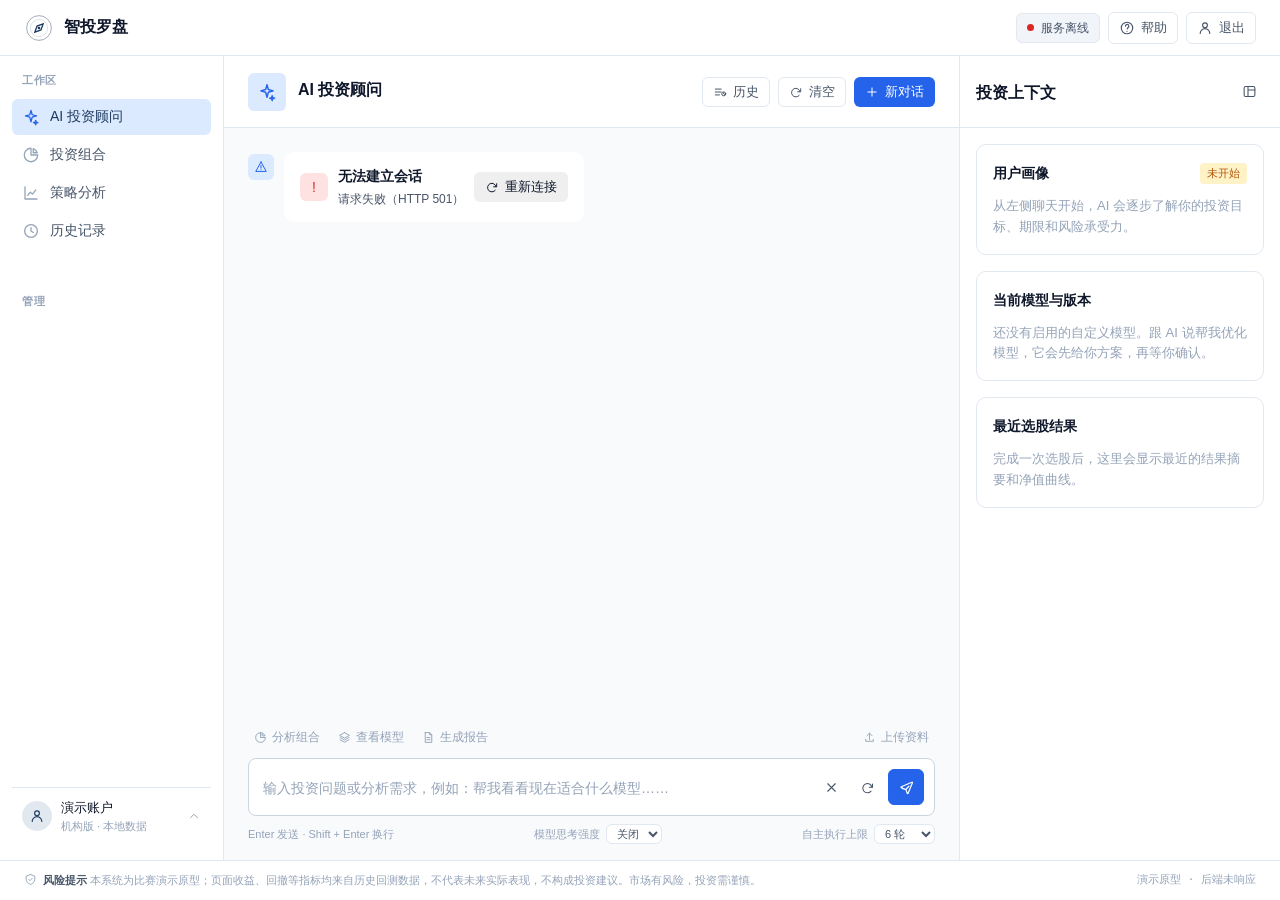
==== commit a4be62db: "feat(settings): 添加思考预算和自主执行上限选项，优化用户交互体验" ====
--- a/frontend/index.html
+++ b/frontend/index.html
@@ -171,13 +171,22 @@
           </div>
           <div class="composer-foot">
             <span class="composer-hint">Enter 发送 · Shift + Enter 换行</span>
-            <label class="thinking-budget" title="AI 思考预算：控制每轮自主执行步数与思考展示">
-              <span>AI 思考预算</span>
-              <select id="thinking-budget" aria-label="AI 思考预算">
-                <option value="off">关闭</option>
+            <label class="thinking-budget" title="控制 DeepSeek 的真实思考模式与强度；不限制工具轮数，仅支持官方接口">
+              <span>模型思考强度</span>
+              <select id="thinking-budget" aria-label="模型思考强度">
+                <option value="off" selected>关闭</option>
                 <option value="low">低</option>
-                <option value="medium" selected>中</option>
                 <option value="high">高</option>
+                <option value="max">最大</option>
+              </select>
+            </label>
+            <label class="thinking-budget" title="每条消息允许自主执行的最大工具轮数；每轮可调用多个工具">
+              <span>自主执行上限</span>
+              <select id="react-max-steps" aria-label="自主执行上限">
+                <option value="1">1 轮</option>
+                <option value="3">3 轮</option>
+                <option value="6" selected>6 轮</option>
+                <option value="10">10 轮</option>
               </select>
             </label>
           </div>
--- a/frontend/style.css
+++ b/frontend/style.css
@@ -182,7 +182,7 @@
 .send-btn:hover { background: #1D4ED8; }
 .send-btn:disabled { opacity: 0.5; cursor: not-allowed; }
 .send-btn .icon { width: 17px; height: 17px; }
-.composer-foot { display: flex; align-items: center; justify-content: space-between; gap: 12px; padding-top: 8px; color: var(--text-muted); font-size: 11px; }
+.composer-foot { display: flex; flex-wrap: wrap; align-items: center; justify-content: space-between; gap: 12px; padding-top: 8px; color: var(--text-muted); font-size: 11px; }
 .thinking-budget { display: inline-flex; align-items: center; gap: 6px; color: var(--text-muted); white-space: nowrap; }
 .thinking-budget select { border: 1px solid var(--border-default); border-radius: 6px; background: var(--bg-surface); color: var(--text-secondary); font-size: 11px; padding: 2px 6px; cursor: pointer; }
 .thinking-budget select:focus { outline: 2px solid var(--accent-soft, #c9d8ff); outline-offset: 1px; }
@@ -698,7 +698,7 @@
 /* 工作台 · 会话级模型提示 */
 .wb-session-note { margin: 10px 0 0; padding: 8px 10px; border: 1px solid #BFDBFE; border-left: 3px solid var(--color-accent); border-radius: var(--radius-button); color: var(--text-secondary); font-size: 11px; line-height: 1.6; background: #EFF6FF; }
 
-/* AI 思考过程（ReAct 思考预算） */
+/* AI 思考过程（ReAct 执行步骤） */
 .thinking-box { margin: 0 0 10px; border: 1px dashed var(--border-default); border-radius: var(--radius-card); background: var(--bg-page); color: var(--text-secondary); font-size: 12px; }
 .thinking-box summary { padding: 7px 10px; color: var(--text-muted); font-size: 11px; list-style: none; cursor: pointer; user-select: none; }
 .thinking-box summary::-webkit-details-marker { display: none; }
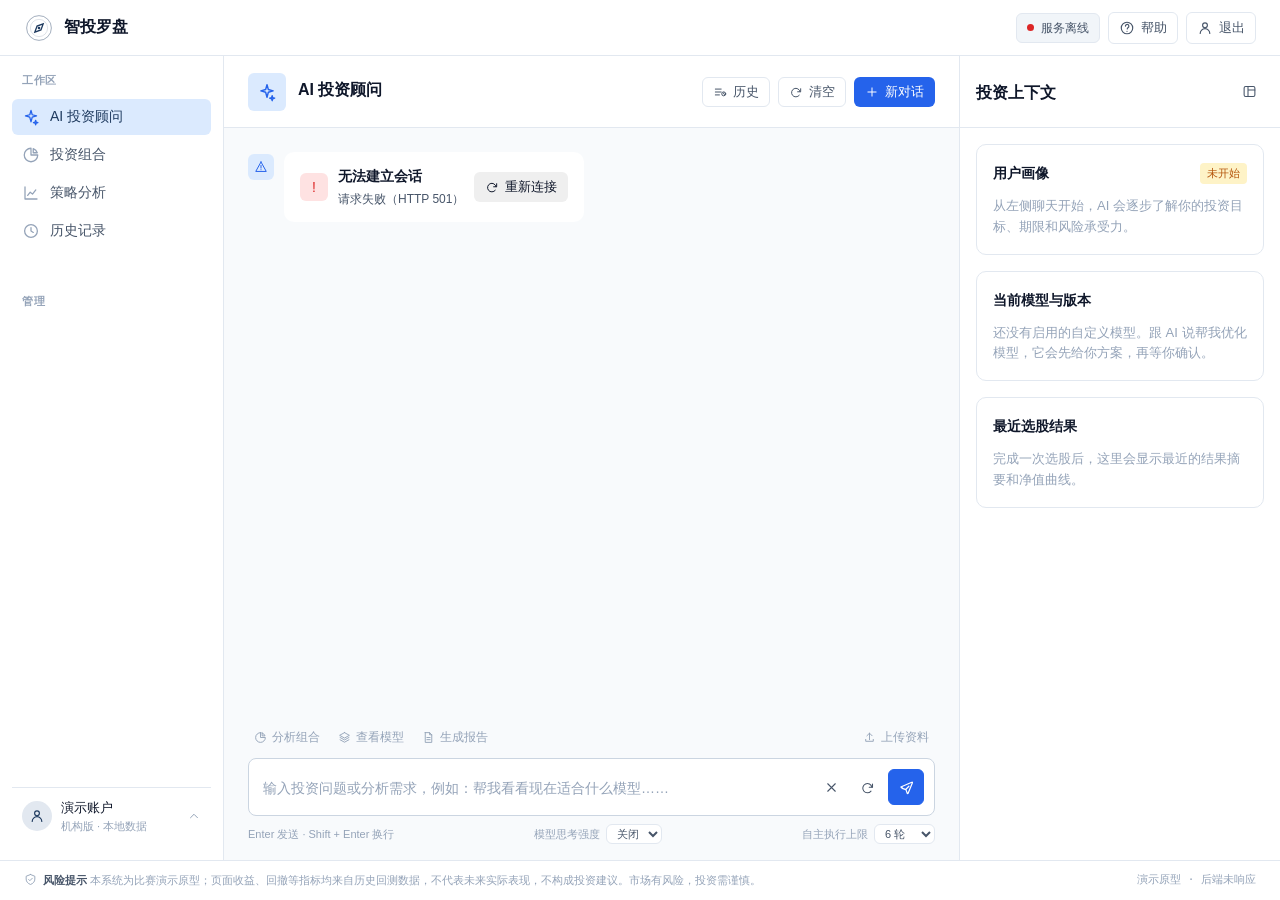
==== commit 11ba241c: "feat:(fix)修复了刷新之后卡片不会显示的问题" ====
--- a/frontend/index.html
+++ b/frontend/index.html
@@ -6,7 +6,7 @@
   <meta name="theme-color" content="#F8FAFC">
   <meta name="description" content="智投罗盘 · AI 投资助手：投资者画像、智能顾问、策略分析、组合与模型管理。">
   <title>智投罗盘 · AI 投资助手</title>
-  <link rel="stylesheet" href="style.css?v=21">
+  <link rel="stylesheet" href="style.css?v=22">
   <link rel="stylesheet" href="user-admin.css?v=20">
 </head>
 <body>
@@ -313,6 +313,6 @@
   </div>
 
   <script src="charts.js?v=20"></script>
-  <script src="app.js?v=21"></script>
+  <script src="app.js?v=22"></script>
 </body>
 </html>
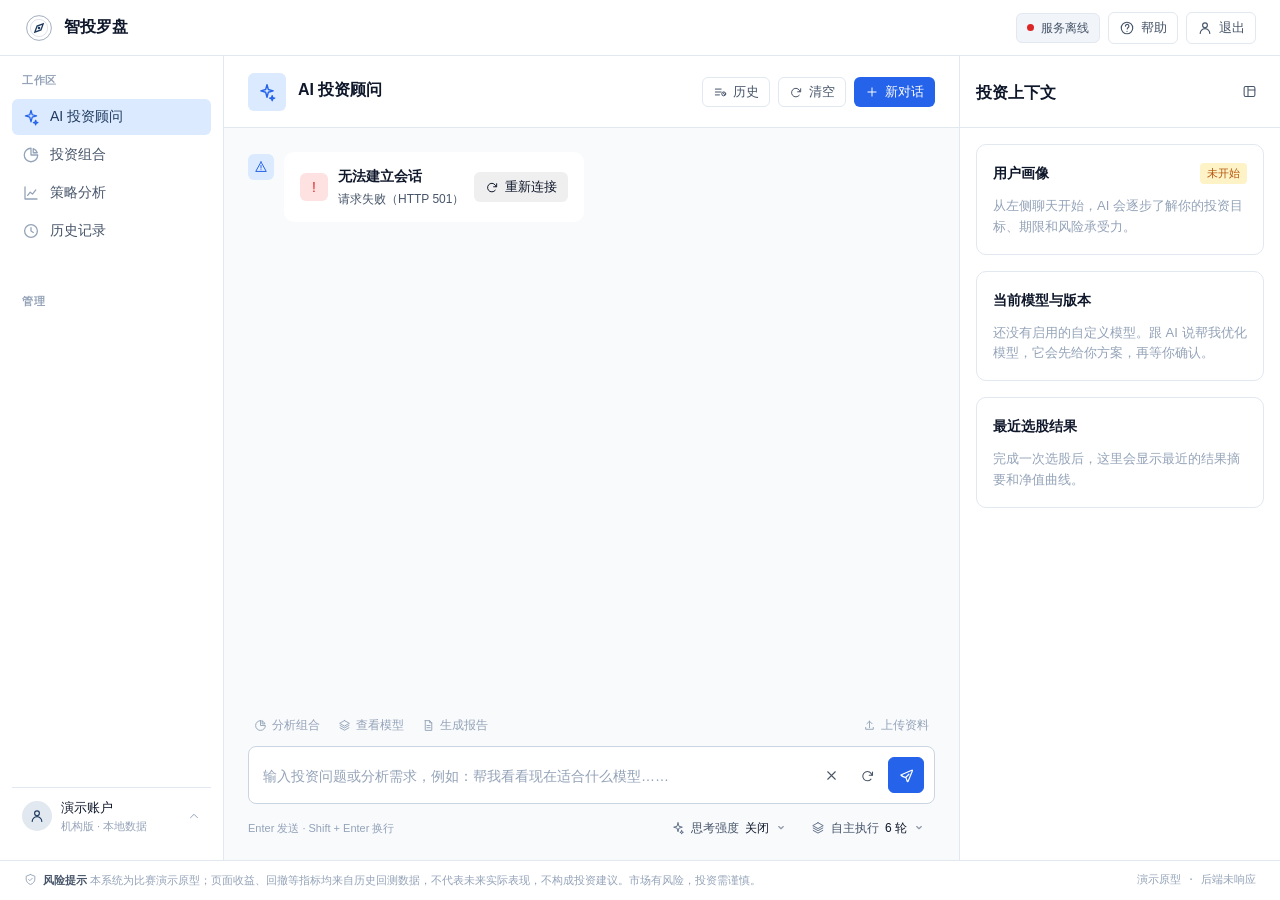
==== commit 9317fa1c: "feat:(feature)增加思考内容流式传输，优化前端UI表现，删除假思考" ====
--- a/frontend/index.html
+++ b/frontend/index.html
@@ -6,7 +6,7 @@
   <meta name="theme-color" content="#F8FAFC">
   <meta name="description" content="智投罗盘 · AI 投资助手：投资者画像、智能顾问、策略分析、组合与模型管理。">
   <title>智投罗盘 · AI 投资助手</title>
-  <link rel="stylesheet" href="style.css?v=22">
+  <link rel="stylesheet" href="style.css?v=24">
   <link rel="stylesheet" href="user-admin.css?v=20">
 </head>
 <body>
@@ -171,24 +171,18 @@
           </div>
           <div class="composer-foot">
             <span class="composer-hint">Enter 发送 · Shift + Enter 换行</span>
-            <label class="thinking-budget" title="控制 DeepSeek 的真实思考模式与强度；不限制工具轮数，仅支持官方接口">
-              <span>模型思考强度</span>
-              <select id="thinking-budget" aria-label="模型思考强度">
-                <option value="off" selected>关闭</option>
-                <option value="low">低</option>
-                <option value="high">高</option>
-                <option value="max">最大</option>
-              </select>
-            </label>
-            <label class="thinking-budget" title="每条消息允许自主执行的最大工具轮数；每轮可调用多个工具">
-              <span>自主执行上限</span>
-              <select id="react-max-steps" aria-label="自主执行上限">
-                <option value="1">1 轮</option>
-                <option value="3">3 轮</option>
-                <option value="6" selected>6 轮</option>
-                <option value="10">10 轮</option>
-              </select>
-            </label>
+            <div class="composer-settings" aria-label="AI 执行设置">
+              <button class="setting-trigger" id="thinking-toggle" type="button" aria-haspopup="dialog" aria-expanded="false" aria-controls="thinking-panel">
+                <svg class="icon" aria-hidden="true"><use href="#i-spark"></use></svg>
+                <span>思考强度</span><strong id="thinking-summary">关闭</strong>
+                <svg class="setting-chevron" viewBox="0 0 16 16" aria-hidden="true"><path d="m5 6 3 3 3-3"/></svg>
+              </button>
+              <button class="setting-trigger" id="react-toggle" type="button" aria-haspopup="dialog" aria-expanded="false" aria-controls="react-panel">
+                <svg class="icon" aria-hidden="true"><use href="#i-layers"></use></svg>
+                <span>自主执行</span><strong id="react-summary">6 轮</strong>
+                <svg class="setting-chevron" viewBox="0 0 16 16" aria-hidden="true"><path d="m5 6 3 3 3-3"/></svg>
+              </button>
+            </div>
           </div>
         </form>
       </section>
@@ -312,7 +306,25 @@
     </div>
   </div>
 
+  <section class="setting-popover" id="thinking-panel" role="dialog" aria-labelledby="thinking-title" hidden>
+    <div class="setting-heading"><h3 id="thinking-title">模型思考强度</h3><output id="thinking-value" for="thinking-budget">关闭</output></div>
+    <p class="setting-description" id="thinking-description">快速直接作答，不限制自主执行轮数。</p>
+    <div class="setting-slider">
+      <input class="setting-range" id="thinking-budget" type="range" min="0" max="3" step="1" value="0" aria-labelledby="thinking-title" aria-describedby="thinking-description" aria-valuetext="关闭">
+      <div class="setting-rail" aria-hidden="true"><span class="setting-fill"></span><span class="setting-dot" style="--stop:0.0" data-position="0"></span><span class="setting-dot" style="--stop:0.3333333333333333" data-position="1"></span><span class="setting-dot" style="--stop:0.6666666666666666" data-position="2"></span><span class="setting-dot" style="--stop:1.0" data-position="3"></span><span class="setting-thumb"></span></div>
+    </div>
+    <div class="setting-ticks" aria-hidden="true"><span data-thinking-level="off" class="is-selected">关闭</span><span data-thinking-level="low">低</span><span data-thinking-level="high">高</span><span data-thinking-level="max">最大</span></div>
+  </section>
+  <section class="setting-popover" id="react-panel" role="dialog" aria-labelledby="react-title" hidden>
+    <div class="setting-heading"><h3 id="react-title">自主执行上限</h3><output id="react-value" for="react-max-steps">6 轮</output></div>
+    <p class="setting-description" id="react-description">每条消息最多执行 6 轮，适合连续分析与模型优化。</p>
+    <div class="setting-slider">
+      <input class="setting-range" id="react-max-steps" type="range" min="1" max="11" step="1" value="6" aria-labelledby="react-title" aria-describedby="react-description" aria-valuetext="6 轮">
+      <div class="setting-rail" aria-hidden="true"><span class="setting-fill"></span><span class="setting-dot" style="--stop:0.0" data-position="0"></span><span class="setting-dot" style="--stop:0.1" data-position="1"></span><span class="setting-dot" style="--stop:0.2" data-position="2"></span><span class="setting-dot" style="--stop:0.3" data-position="3"></span><span class="setting-dot" style="--stop:0.4" data-position="4"></span><span class="setting-dot" style="--stop:0.5" data-position="5"></span><span class="setting-dot" style="--stop:0.6" data-position="6"></span><span class="setting-dot" style="--stop:0.7" data-position="7"></span><span class="setting-dot" style="--stop:0.8" data-position="8"></span><span class="setting-dot" style="--stop:0.9" data-position="9"></span><span class="setting-dot" style="--stop:1.0" data-position="10"></span><span class="setting-thumb"></span></div>
+    </div>
+    <div class="setting-ticks setting-ticks-numeric" aria-hidden="true"><span style="--tick:0%" data-react-level="1">1 轮</span><span style="--tick:40%" data-react-level="5">5 轮</span><span style="--tick:100%" data-react-level="unlimited">无上限</span></div>
+  </section>
   <script src="charts.js?v=20"></script>
-  <script src="app.js?v=22"></script>
+  <script src="app.js?v=25"></script>
 </body>
 </html>
--- a/frontend/style.css
+++ b/frontend/style.css
@@ -183,9 +183,42 @@
 .send-btn:disabled { opacity: 0.5; cursor: not-allowed; }
 .send-btn .icon { width: 17px; height: 17px; }
 .composer-foot { display: flex; flex-wrap: wrap; align-items: center; justify-content: space-between; gap: 12px; padding-top: 8px; color: var(--text-muted); font-size: 11px; }
-.thinking-budget { display: inline-flex; align-items: center; gap: 6px; color: var(--text-muted); white-space: nowrap; }
-.thinking-budget select { border: 1px solid var(--border-default); border-radius: 6px; background: var(--bg-surface); color: var(--text-secondary); font-size: 11px; padding: 2px 6px; cursor: pointer; }
-.thinking-budget select:focus { outline: 2px solid var(--accent-soft, #c9d8ff); outline-offset: 1px; }
+.composer-settings { display: flex; align-items: center; gap: 4px; margin-left: auto; }
+.setting-trigger { display: inline-flex; align-items: center; gap: 6px; min-height: 32px; padding: 5px 9px; border: 1px solid transparent; border-radius: 8px; background: transparent; color: var(--text-secondary); font-size: 12px; white-space: nowrap; transition: background 120ms ease, border-color 120ms ease; }
+.setting-trigger:hover, .setting-trigger[aria-expanded="true"] { background: var(--bg-secondary); border-color: var(--border-default); }
+.setting-trigger > .icon { width: 14px; height: 14px; color: #64748b; }
+.setting-trigger strong { color: var(--text-primary); font-weight: 500; }
+.setting-chevron { width: 12px; height: 12px; fill: none; stroke: currentColor; stroke-width: 1.5; stroke-linecap: round; stroke-linejoin: round; opacity: .6; transition: transform 120ms ease; }
+.setting-trigger[aria-expanded="true"] .setting-chevron { transform: rotate(180deg); }
+.setting-trigger:focus-visible, .setting-range:focus-visible { outline: 2px solid var(--color-accent); outline-offset: 4px; }
+.setting-popover { position: fixed; z-index: 160; width: min(316px, calc(100vw - 24px)); padding: 18px 20px 14px; border: 1px solid var(--border-default); border-radius: 14px; background: var(--bg-surface); box-shadow: 0 12px 36px rgba(15,23,42,.12), 0 2px 8px rgba(15,23,42,.04); }
+.setting-popover[hidden] { display: none; }
+.setting-heading { display: flex; align-items: center; justify-content: space-between; gap: 16px; }
+.setting-heading h3 { margin: 0; color: var(--color-primary); font-size: 14px; font-weight: 600; letter-spacing: -.2px; }
+.setting-heading output { padding: 3px 8px; border-radius: 6px; background: var(--color-accent-light); color: var(--color-accent); font-size: 12px; font-variant-numeric: tabular-nums; }
+.setting-description { min-height: 38px; margin: 10px 0 12px; color: var(--text-secondary); font-size: 12px; line-height: 1.6; }
+.setting-slider { position: relative; height: 44px; margin: 3px 0; --setting-progress: 0; --setting-position: calc(14px + (100% - 28px) * var(--setting-progress)); }
+.setting-range { position: relative; z-index: 2; display: block; appearance: none; -webkit-appearance: none; width: 100%; height: 44px; margin: 0; opacity: 0; cursor: pointer; background: transparent; }
+.setting-range::-webkit-slider-runnable-track { height: 24px; }
+.setting-range::-moz-range-track { height: 24px; }
+.setting-range::-webkit-slider-thumb { -webkit-appearance: none; width: 28px; height: 28px; margin-top: -2px; border: 0; }
+.setting-range::-moz-range-thumb { width: 28px; height: 28px; border: 0; }
+.setting-rail { position: absolute; top: 10px; left: 0; right: 0; height: 24px; border-radius: 999px; background: var(--bg-tertiary); pointer-events: none; }
+.setting-fill { position: absolute; inset: 0 auto 0 0; width: var(--setting-position); border-radius: inherit; background: var(--color-accent); transition: width 180ms cubic-bezier(.2,.8,.2,1); }
+.setting-thumb { position: absolute; top: 50%; left: var(--setting-position); width: 28px; height: 28px; transform: translate(-50%, -50%); border: 1px solid var(--border-default); border-radius: 50%; background: var(--bg-surface); box-shadow: 0 1px 4px rgba(30,58,95,.16); transition: left 180ms cubic-bezier(.2,.8,.2,1), box-shadow 160ms ease; }
+.setting-dot { position: absolute; top: 50%; left: calc(14px + (100% - 28px) * var(--stop)); width: 4px; height: 4px; transform: translate(-50%, -50%); border-radius: 50%; background: var(--text-muted); transition: background-color 160ms ease; }
+.setting-dot.is-passed { background: rgba(255,255,255,.45); }
+.setting-range:focus-visible + .setting-rail { outline: 2px solid var(--color-accent); outline-offset: 5px; }
+.setting-slider:active .setting-thumb { box-shadow: 0 0 0 4px var(--color-accent-light), 0 1px 4px rgba(30,58,95,.16); }
+@media (prefers-reduced-motion: reduce) { .setting-fill, .setting-thumb, .setting-dot { transition: none; } }
+.setting-ticks { display: flex; justify-content: space-between; margin-top: 2px; color: #64748b; font-size: 11px; }
+.setting-ticks .is-selected { color: var(--color-accent); font-weight: 600; }
+.setting-ticks-numeric { position: relative; height: 17px; }
+.setting-ticks-numeric span { position: absolute; left: var(--tick); transform: translateX(-50%); white-space: nowrap; }
+.setting-ticks-numeric span:first-child { transform: none; }
+.setting-ticks-numeric span:last-child { transform: translateX(-100%); }
+.setting-footnote { margin: 16px -20px -14px; padding: 11px 20px; border-top: 1px solid #f1f5f9; color: #64748b; font-size: 11px; }
+@media (max-width: 560px) { .composer-foot { gap: 4px; } .composer-hint { flex-basis: 100%; } .composer-settings { margin-left: 0; } .setting-trigger { padding-inline: 6px; } }
 .composer-tip { text-align: right; }
 
 /* 右侧上下文 */
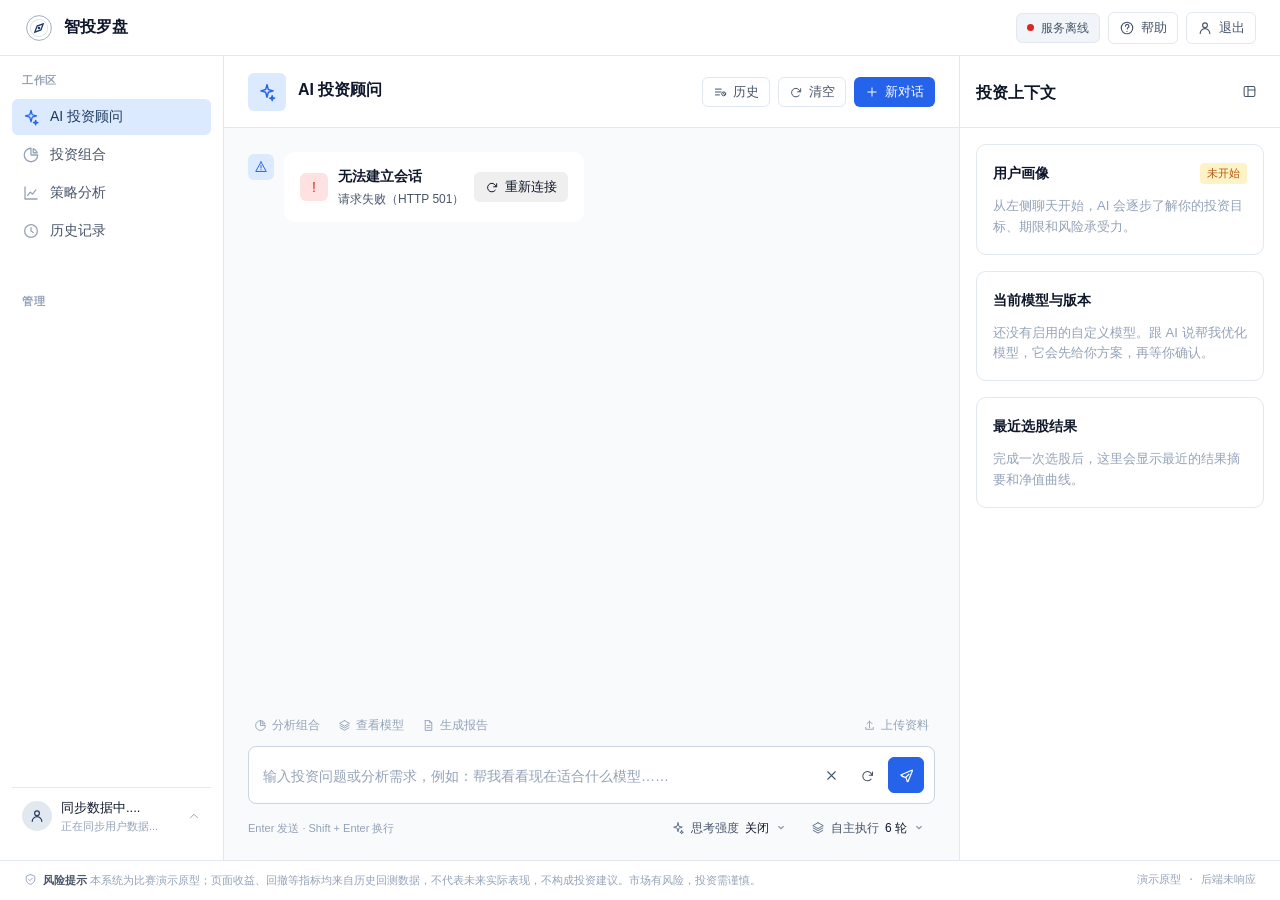
==== commit 4845c0d5: "feat(ui): 更新侧边栏用户信息提示，显示同步状态" ====
--- a/frontend/index.html
+++ b/frontend/index.html
@@ -98,7 +98,7 @@
       </nav>
       <div class="sidebar-footer">
         <span class="avatar-dot"><svg class="icon"><use href="#i-user"></use></svg></span>
-        <span class="sidebar-user"><strong>演示账户</strong><small>机构版 · 本地数据</small></span>
+        <span class="sidebar-user"><strong>同步数据中....</strong><small>正在同步用户数据...</small></span>
         <svg class="icon sidebar-more"><use href="#i-chev"></use></svg>
       </div>
     </aside>
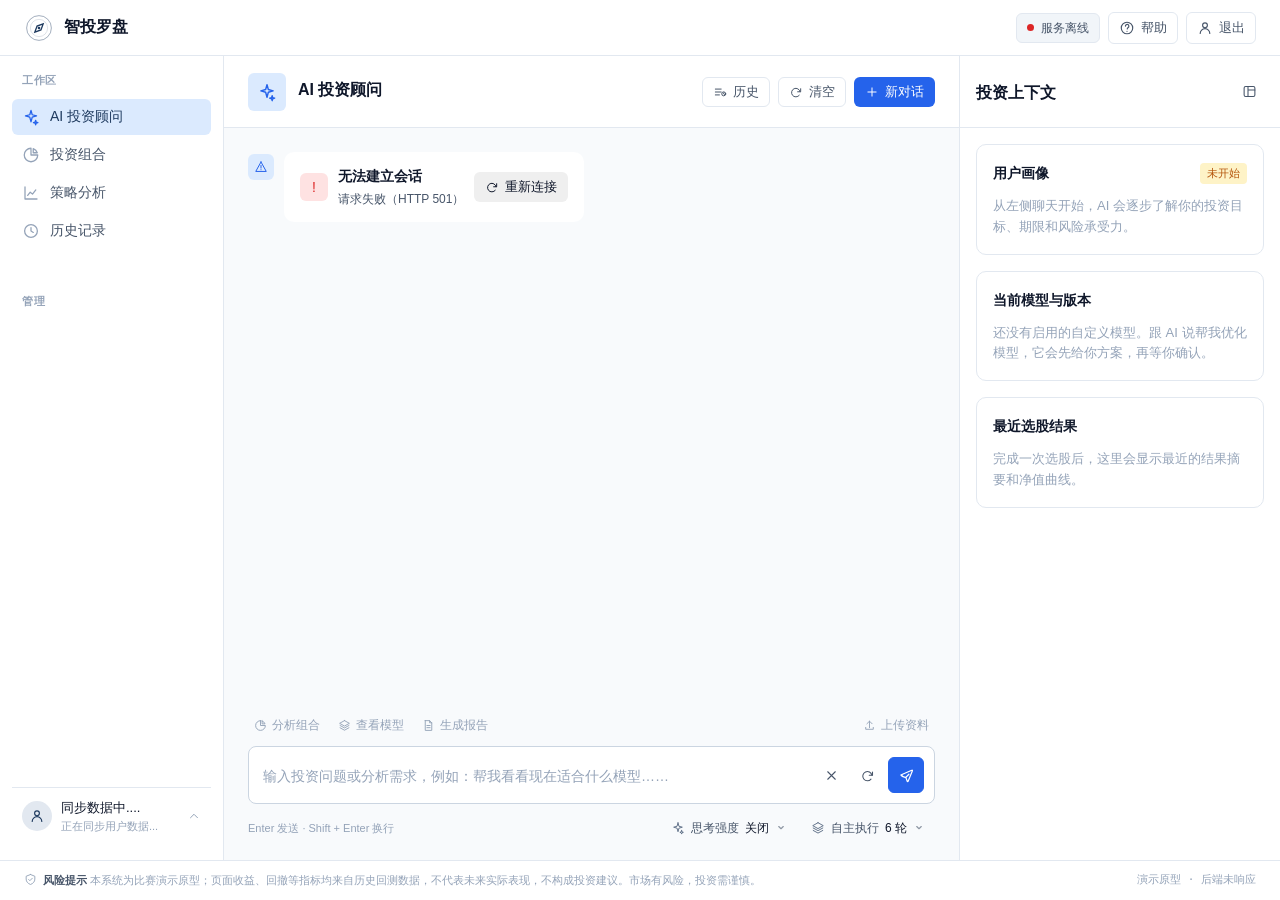
==== commit 44ad3236: "feat(ui): 增强历史消息同步功能，优化消息渲染和样式" ====
--- a/frontend/index.html
+++ b/frontend/index.html
@@ -6,7 +6,7 @@
   <meta name="theme-color" content="#F8FAFC">
   <meta name="description" content="智投罗盘 · AI 投资助手：投资者画像、智能顾问、策略分析、组合与模型管理。">
   <title>智投罗盘 · AI 投资助手</title>
-  <link rel="stylesheet" href="style.css?v=24">
+  <link rel="stylesheet" href="style.css?v=25">
   <link rel="stylesheet" href="user-admin.css?v=20">
 </head>
 <body>
@@ -325,6 +325,6 @@
     <div class="setting-ticks setting-ticks-numeric" aria-hidden="true"><span style="--tick:0%" data-react-level="1">1 轮</span><span style="--tick:40%" data-react-level="5">5 轮</span><span style="--tick:100%" data-react-level="unlimited">无上限</span></div>
   </section>
   <script src="charts.js?v=20"></script>
-  <script src="app.js?v=25"></script>
+  <script src="app.js?v=26"></script>
 </body>
 </html>
--- a/frontend/style.css
+++ b/frontend/style.css
@@ -142,6 +142,7 @@
 .chat-loading { display: flex; align-items: center; justify-content: center; gap: 10px; min-height: 320px; color: var(--text-muted); font-size: 13px; }
 .spinner { display: inline-block; width: 14px; height: 14px; border: 2px solid var(--border-default); border-top-color: var(--color-accent); border-radius: 50%; animation: spin 0.8s linear infinite; }
 
+.msg-history.msg { animation: none; }
 .msg { display: flex; align-items: flex-start; gap: 10px; animation: fadeIn 150ms ease both; }
 .msg-main { display: flex; flex-direction: column; align-items: flex-start; gap: 6px; min-width: 0; max-width: 100%; }
 .msg-avatar { display: inline-flex; align-items: center; justify-content: center; flex: 0 0 auto; width: 26px; height: 26px; margin-top: 2px; border-radius: var(--radius-button); color: var(--color-accent); background: var(--color-accent-light); }
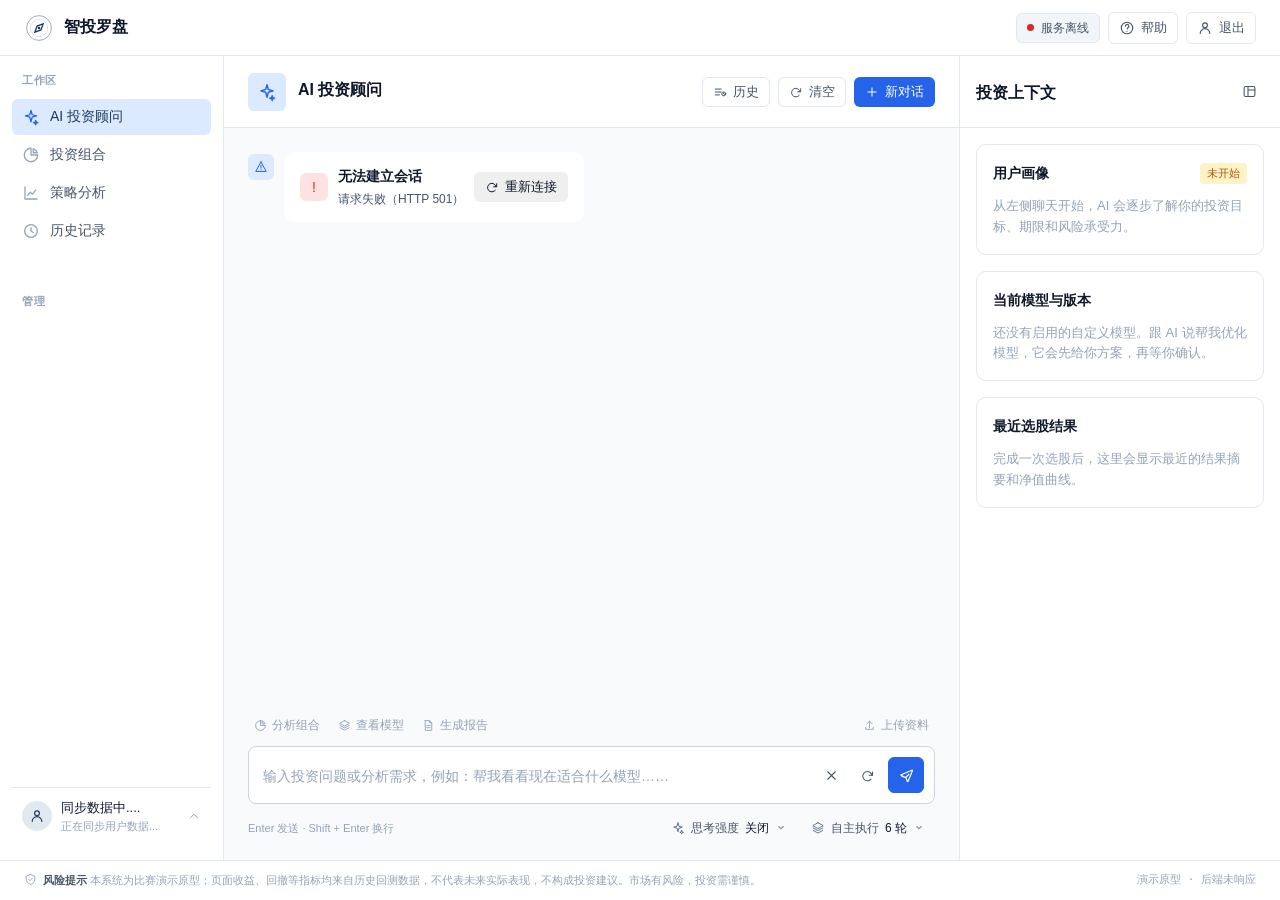
==== commit 1d796243: "feat(ui):添加了NERV风格前端页面" ====
--- a/frontend/index.html
+++ b/frontend/index.html
@@ -8,6 +8,7 @@
   <title>智投罗盘 · AI 投资助手</title>
   <link rel="stylesheet" href="style.css?v=25">
   <link rel="stylesheet" href="user-admin.css?v=20">
+  <link rel="stylesheet" href="nerv.css?v=8">
 </head>
 <body>
   <svg class="icon-sprite" aria-hidden="true" focusable="false">
@@ -51,6 +52,7 @@
         </span>
         <span class="brand-copy">
           <strong>智投罗盘</strong>
+          <span class="nerv-system" data-nerv-only>NERV / SYS-01</span>
         </span>
       </a>
     </div>
@@ -58,6 +60,7 @@
       <div class="health-pill" id="health-pill" title="后端与数据服务状态">
         <span class="health-dot is-loading" id="health-dot"></span>
         <span id="health-text">连接中</span>
+        <span id="nerv-service-error" data-nerv-only hidden></span>
       </div>
       <button class="topbar-icon-btn" id="help-btn" type="button" title="帮助">
         <svg class="icon"><use href="#i-help"></use></svg><span>帮助</span>
@@ -73,16 +76,16 @@
       <nav class="side-nav">
         <div class="nav-section">
           <span class="nav-label">工作区</span>
-          <button class="nav-item is-active" type="button" data-nav="assistant">
+          <button class="nav-item is-active" type="button" data-nav="assistant" data-command="01">
             <svg class="icon"><use href="#i-spark"></use></svg><span>AI 投资顾问</span>
           </button>
-          <button class="nav-item" type="button" data-nav="portfolio">
+          <button class="nav-item" type="button" data-nav="portfolio" data-command="02">
             <svg class="icon"><use href="#i-pie"></use></svg><span>投资组合</span>
           </button>
-          <button class="nav-item" type="button" data-nav="strategy">
+          <button class="nav-item" type="button" data-nav="strategy" data-command="03">
             <svg class="icon"><use href="#i-chart"></use></svg><span>策略分析</span>
           </button>
-          <button class="nav-item" type="button" data-nav="history">
+          <button class="nav-item" type="button" data-nav="history" data-command="04">
             <svg class="icon"><use href="#i-clock"></use></svg><span>历史记录</span>
           </button>
         </div>
@@ -91,7 +94,7 @@
         </div>
         <div class="nav-section">
           <span class="nav-label">管理</span>
-          <button class="nav-item" type="button" data-nav="users" id="nav-users" hidden>
+          <button class="nav-item" type="button" data-nav="users" data-command="05" id="nav-users" hidden>
             <svg class="icon"><use href="#i-shield"></use></svg><span>用户管理</span>
           </button>
         </div>
@@ -110,7 +113,7 @@
             <span class="chat-agent-mark"><svg class="icon"><use href="#i-spark"></use></svg></span>
             <div class="chat-header-copy">
               <h1>AI 投资顾问</h1>
-              <p><span class="session-chip" id="session-chip" title="当前会话 ID"></span></p>
+              <p><span class="session-chip" id="session-chip" title="当前会话 ID"></span><span id="chat-run-status" data-nerv-only role="status">连接中</span></p>
             </div>
           </div>
           <div class="chat-header-actions">
@@ -153,6 +156,7 @@
             <input type="file" id="attach-input" accept=".txt,.md,.csv,.json" hidden>
           </div>
           <div class="composer-box">
+            <span class="nerv-prompt" data-nerv-only aria-hidden="true">&gt;</span>
             <textarea id="composer-input" rows="1" maxlength="4000" placeholder="输入投资问题或分析需求，例如：帮我看看现在适合什么模型……"></textarea>
             <div class="composer-actions">
               <button class="icon-btn" id="clear-input" type="button" title="清空输入" aria-label="清空输入">
@@ -198,6 +202,7 @@
         </header>
         <div class="wb-scroll">
           <div class="wb-alert" id="wb-alert" hidden></div>
+          <section class="nerv-magi" id="nerv-magi" data-nerv-only aria-labelledby="nerv-magi-title"></section>
           <section class="wb-card" id="wb-profile"></section>
           <section class="wb-card" id="wb-model"></section>
           <section class="wb-card" id="wb-result"></section>
@@ -324,7 +329,7 @@
     </div>
     <div class="setting-ticks setting-ticks-numeric" aria-hidden="true"><span style="--tick:0%" data-react-level="1">1 轮</span><span style="--tick:40%" data-react-level="5">5 轮</span><span style="--tick:100%" data-react-level="unlimited">无上限</span></div>
   </section>
-  <script src="charts.js?v=20"></script>
-  <script src="app.js?v=26"></script>
+  <script src="charts.js?v=22"></script>
+  <script src="app.js?v=33"></script>
 </body>
 </html>
--- a/frontend/nerv.css
+++ b/frontend/nerv.css
@@ -0,0 +1,330 @@
+:root:not([data-theme="nerv"]) [data-nerv-only],
+[data-nerv-only][hidden] { display: none; }
+
+:root[data-theme="nerv"] {
+  color-scheme: dark;
+  --bg-page: #050605;
+  --bg-surface: #10120F;
+  --bg-secondary: #1B1B14;
+  --bg-tertiary: #24251D;
+  --color-primary: #FF941F;
+  --color-accent: #FF941F;
+  --color-accent-light: #2A2114;
+  --border-default: #554328;
+  --border-strong: #806039;
+  --text-primary: #DDD8C9;
+  --text-secondary: #C2BBAD;
+  --text-muted: #A69E8F;
+  --status-success: #8DE7E5;
+  --status-success-bg: #132424;
+  --status-info: #8DE7E5;
+  --status-info-bg: #132424;
+  --status-warning: #F2C230;
+  --status-warning-bg: #25200E;
+  --status-danger: #F04432;
+  --status-danger-bg: #220F0C;
+  --market-neutral: var(--text-muted);
+  --market-up: #FF8B80;
+  --market-down: #92DAB1;
+  --radius-card: 0px;
+  --radius-button: 0px;
+  --radius-input: 0px;
+  --font-sans: "Source Han Sans SC", "Noto Sans SC", "Microsoft YaHei", sans-serif;
+  --font-mono: "IBM Plex Mono", Consolas, monospace;
+  --font-condensed: "Barlow Condensed", "DIN Condensed", "Arial Narrow", sans-serif;
+  --chart-primary: var(--status-success);
+  --chart-accent: var(--color-accent);
+  --chart-success: var(--status-success);
+  --chart-danger: var(--status-danger);
+  --chart-muted: var(--text-muted);
+  --chart-text: var(--text-primary);
+  --chart-grid: var(--border-default);
+  --gap: 12px;
+}
+
+[data-theme="nerv"] body,
+[data-theme="nerv"] :is(button, input, textarea, select) { font-family: var(--font-sans); }
+
+[data-theme="nerv"] :is(.topbar, .sidebar, .chat-panel, .context-panel, .composer, .app-footer) {
+  border-color: var(--border-default);
+  box-shadow: none;
+}
+[data-theme="nerv"] :is(.topbar, .chat-header, .context-head, .history-head, .card-head) {
+  background: var(--bg-secondary);
+  border-bottom: 1px solid var(--border-default);
+}
+[data-theme="nerv"] :is(.topbar, .composer, .app-footer, .wb-card, .history-panel, .info-panel) {
+  background-image: none;
+  backdrop-filter: none;
+}
+[data-theme="nerv"] :is(.card, .wb-card, .history-panel, .info-panel, .setting-popover, .chart-tooltip, .btn, .health-pill, .nav-item, .setting-trigger, .send-btn) {
+  border-radius: 0;
+  box-shadow: none;
+}
+[data-theme="nerv"] :is(.card, .wb-card) { border: 1px solid var(--border-default); }
+[data-theme="nerv"] :is(.card-icon, .msg-avatar, .brand-mark, .chat-agent-mark, .nav-item > .icon) { display: none; }
+[data-theme="nerv"] .brand-copy .nerv-system {
+  display: block;
+  color: var(--color-accent);
+  font: 600 12px/1.4 var(--font-mono);
+}
+[data-theme="nerv"] .nav-item {
+  border: 1px solid transparent;
+  color: var(--text-secondary);
+  background: transparent;
+}
+[data-theme="nerv"] .nav-item::before {
+  content: attr(data-command);
+  color: var(--text-muted);
+  font: 500 12px/1 var(--font-mono);
+}
+[data-theme="nerv"] .nav-item:is(.is-active, :hover) {
+  color: var(--color-accent);
+  background: var(--bg-secondary);
+  border-color: var(--border-default);
+  border-inline-start-color: var(--color-accent);
+}
+[data-theme="nerv"] .nav-item.is-active::before { color: var(--color-accent); }
+[data-theme="nerv"] .chat-header-copy h1 { font-size: clamp(20px, 2vw, 28px); font-weight: 900; }
+[data-theme="nerv"] .chat-header { min-height: 62px; }
+[data-theme="nerv"] .chat-header-copy p { gap: 4px 10px; }
+[data-theme="nerv"] .chat-header-copy p .session-chip { display: inline; overflow-wrap: anywhere; }
+[data-theme="nerv"] :is(.nerv-operation, #chat-run-status, .nerv-step-state, .nerv-prompt, #nerv-service-error) {
+  font: 500 11px/1.4 var(--font-mono);
+}
+[data-theme="nerv"] :is(.nerv-operation, #chat-run-status) { color: var(--text-muted); }
+[data-theme="nerv"] #chat-run-status[data-run-state="processing"] { color: var(--status-warning); }
+[data-theme="nerv"] #chat-run-status[data-run-state="completed"] { color: var(--status-success); }
+[data-theme="nerv"] #chat-run-status[data-run-state="error"] { color: var(--status-danger); }
+[data-theme="nerv"] .nerv-prompt {
+  align-self: flex-start;
+  margin-top: 4px;
+  color: var(--color-accent);
+  font-size: 18px;
+}
+[data-theme="nerv"] .composer-box { border-color: var(--border-default); }
+[data-theme="nerv"] .composer-box:focus-within { border-color: var(--color-accent); }
+[data-theme="nerv"] :is(.btn-primary, .send-btn) { color: var(--bg-page); background: var(--color-accent); }
+[data-theme="nerv"] :is(.btn-primary, .send-btn):hover:not(:disabled) { color: var(--bg-page); background: #FFAF56; }
+[data-theme="nerv"] :is(.btn-secondary, .text-btn, .setting-trigger) { color: var(--text-primary); }
+[data-theme="nerv"] .setting-thumb { border-radius: 0; background: var(--text-primary); box-shadow: none; }
+[data-theme="nerv"] .setting-slider:active .setting-thumb { box-shadow: none; }
+[data-theme="nerv"] :is(.setting-ticks, .setting-footnote, .setting-trigger > .icon) { color: var(--text-muted); border-color: var(--border-default); }
+[data-theme="nerv"] :is(.setting-rail, .setting-fill, .setting-dot) { border-radius: 0; }
+[data-theme="nerv"] :focus-visible { outline: 2px solid var(--color-accent); outline-offset: 2px; }
+
+[data-theme="nerv"] .chat-stream { gap: 14px; }
+[data-theme="nerv"] .msg { display: block; animation: none; }
+[data-theme="nerv"] .msg-main { width: 100%; align-items: stretch; }
+[data-theme="nerv"] .msg-meta { justify-content: flex-start; font-family: var(--font-mono); }
+[data-theme="nerv"] .msg-meta strong { color: var(--color-accent); }
+[data-theme="nerv"] .msg .bubble {
+  max-width: none;
+  border: 0;
+  border-inline-start: 1px solid var(--border-default);
+  border-radius: 0;
+  padding: 4px 0 4px 12px;
+  background: transparent;
+  color: var(--text-primary);
+  box-shadow: none;
+  font-size: 14px;
+  line-height: 1.7;
+}
+[data-theme="nerv"] .msg-user .bubble { border-inline-start-color: var(--color-accent); }
+[data-theme="nerv"] :is(.cards, .history-cards) { max-width: none; }
+[data-theme="nerv"] :is(.card-title h3, .wb-head h2, .context-head h2) { font-size: 16px; font-weight: 700; }
+[data-theme="nerv"] :is(.sub-block, .metric-card, .tuning-metric, .tuning-param-row, .wb-candidate) {
+  border-radius: 0;
+  background: transparent;
+  box-shadow: none;
+}
+[data-theme="nerv"] :is(.metric-value, .tuning-metric strong) {
+  color: var(--status-success);
+  font-size: clamp(28px, 3vw, 36px);
+}
+[data-theme="nerv"] :is(.step-title, .step-detail, .card-summary) { font-size: 14px; }
+[data-theme="nerv"] .steps { counter-reset: task-step; }
+[data-theme="nerv"] .step {
+  counter-increment: task-step;
+  border-bottom: 1px solid var(--border-default);
+  grid-template-columns: 29px minmax(0, 1fr);
+  padding: 7px 0;
+}
+[data-theme="nerv"] .step .step-icon {
+  border-radius: 0;
+  border-color: var(--border-default);
+  width: 28px;
+  height: 21px;
+}
+[data-theme="nerv"] .step-icon > * { display: none; }
+[data-theme="nerv"] .step-icon::before { content: counter(task-step, decimal-leading-zero); font: 500 11px/1 var(--font-mono); }
+[data-theme="nerv"] .step-title { flex-wrap: wrap; }
+[data-theme="nerv"] .nerv-step-state { margin-inline-start: auto; color: var(--text-muted); }
+[data-theme="nerv"] .is-done > .step-body .nerv-step-state { color: var(--status-success); }
+[data-theme="nerv"] :is(.is-running, .is-run) > .step-body .nerv-step-state { color: var(--status-warning); }
+[data-theme="nerv"] .is-error > .step-body .nerv-step-state { color: var(--status-danger); }
+[data-theme="nerv"] .status-pill { border-radius: 0; border: 1px solid currentColor; }
+[data-theme="nerv"] :is(.status-pill.is-run, .step.is-running .step-icon) {
+  color: var(--status-warning);
+  background: var(--status-warning-bg);
+}
+[data-theme="nerv"] .card-selection .status-pill.is-run { color: var(--status-success); background: var(--status-success-bg); }
+[data-theme="nerv"] .card-approval:not(.is-answered) { border-inline-start: 3px solid var(--status-warning); }
+[data-theme="nerv"] .card-approval .status-pill.is-replied { color: var(--text-muted); background: var(--bg-secondary); }
+[data-theme="nerv"] :is(.card-error, .card-work.is-error, .card-tuning.is-error) { border-inline-start: 3px solid var(--status-danger); }
+[data-theme="nerv"] .card-review[data-risk="high"] { border-color: var(--status-danger); }
+[data-theme="nerv"] .nerv-risk-heading {
+  display: flex;
+  align-items: baseline;
+  flex-wrap: wrap;
+  gap: 4px 12px;
+  padding: 6px 10px;
+  margin: 0 0 10px;
+  color: var(--status-danger);
+  background: var(--status-danger-bg);
+  border-inline-start: 4px solid var(--status-danger);
+  font: 700 40px/1 var(--font-condensed);
+}
+[data-theme="nerv"] .nerv-risk-heading span { color: var(--text-primary); font: 700 14px/1.5 var(--font-sans); }
+[data-theme="nerv"] .card-work.is-running .code-change { border-color: var(--border-default); box-shadow: none; }
+[data-theme="nerv"] .card-tuning.is-running .progress-line i { background: var(--status-warning); }
+[data-theme="nerv"] .card-tuning .tuning-progress .progress-line { position: relative; overflow: hidden; }
+[data-theme="nerv"] .chat-stream[data-busy="true"] > .msg:last-child [data-card-type="tuning"] .card-tuning.is-running .progress-line::after {
+  content: "";
+  position: absolute;
+  inset: 0 auto 0 -12%;
+  width: 12%;
+  background: var(--status-warning);
+  opacity: .42;
+  animation: nerv-scan 1.5s linear infinite;
+}
+@keyframes nerv-scan { to { left: 100%; } }
+[data-theme="nerv"] #nerv-service-error {
+  max-width: min(34vw, 38rem);
+  color: var(--text-primary);
+  border-inline-start: 3px solid var(--status-danger);
+  padding-inline-start: 6px;
+  white-space: normal;
+  overflow-wrap: anywhere;
+}
+
+[data-theme="nerv"] :is(.history-item.is-current, .wb-session-note, .tuning-tags .tag.is-live, .code-kind, .code-line.is-add) {
+  color: var(--text-primary);
+  background: var(--bg-secondary);
+  border-color: var(--border-default);
+}
+[data-theme="nerv"] :is(.tone-up, .tone-down) { background: var(--bg-secondary); }
+[data-theme="nerv"] :is(.wb-version.is-active, .program-file.is-active, .version-row.is-active, .meta-tag.is-cyan) {
+  border-color: var(--border-default);
+}
+[data-theme="nerv"] :is(.approval-risk, .wb-pending-box, .tag.is-amber) { border-color: var(--border-strong); }
+[data-theme="nerv"] :is(.code-line.is-add .code-text, .tok-func, .tok-number) { color: var(--status-success); }
+[data-theme="nerv"] .code-text .tok-keyword { color: var(--color-accent); }
+[data-theme="nerv"] .code-text .tok-string { color: var(--status-warning); }
+[data-theme="nerv"] .code-text .tok-comment { color: var(--text-muted); }
+[data-theme="nerv"] [data-chart="compare"] { display: none; }
+[data-theme="nerv"] :is(.chart-box, .wb-mini-chart, .wb-ring) svg [fill="#2563EB"] { fill: var(--status-success); }
+[data-theme="nerv"] :is(.chart-box, .wb-mini-chart, .wb-ring) svg [stroke="#2563EB"] { stroke: var(--status-success); }
+[data-theme="nerv"] svg :is([stroke="#E2E8F0"], [stroke="#CBD5E1"], [stroke="#FFFFFF"]) { stroke: var(--border-default); }
+[data-theme="nerv"] svg :is([fill="#475569"], [fill="#94A3B8"], [fill="#64748B"]) { fill: var(--text-muted); }
+[data-theme="nerv"] svg [fill="#F1F5F9"] { fill: var(--bg-secondary); }
+[data-theme="nerv"] svg stop[stop-color="#2563EB"] { stop-color: var(--status-success); }
+[data-theme="nerv"] svg path[fill^="url(#area-grad"] { fill: var(--status-success); fill-opacity: .09; }
+
+[data-theme="nerv"] .nerv-magi {
+  padding: 12px;
+  border: 1px solid var(--border-default);
+  background: var(--bg-surface);
+}
+[data-theme="nerv"] .nerv-magi h2 { color: var(--color-accent); font: 700 24px/1 var(--font-condensed); letter-spacing: .06em; }
+[data-theme="nerv"] .nerv-magi h2 small { color: var(--text-muted); font: 500 12px/1.4 var(--font-sans); }
+[data-theme="nerv"] .nerv-cores {
+  display: grid;
+  position: relative;
+  isolation: isolate;
+  grid-template-columns: repeat(2, minmax(0, 1fr));
+  gap: 16px;
+  max-width: 310px;
+  margin: 0 auto 10px;
+}
+[data-theme="nerv"] .nerv-core {
+  --nerv-core-fill: var(--text-muted);
+  display: grid;
+  position: relative;
+  z-index: 1;
+  min-width: 0;
+  padding: 7px 8px;
+  color: #000;
+  text-align: center;
+}
+[data-theme="nerv"] .nerv-core-shape {
+  position: absolute;
+  inset: 0;
+  z-index: -1;
+  width: 100%;
+  height: 100%;
+  overflow: visible;
+  pointer-events: none;
+}
+[data-theme="nerv"] .nerv-core-shape polygon {
+  fill: var(--nerv-core-fill);
+  stroke: var(--color-accent);
+  stroke-width: 1.5px;
+  stroke-linejoin: round;
+  transition: fill 180ms ease;
+}
+[data-theme="nerv"] .nerv-core:first-child {
+  grid-column: 1 / -1;
+  width: calc((100% - 16px) / 2);
+  justify-self: center;
+}
+[data-theme="nerv"] .nerv-core[data-tone="ok"] { --nerv-core-fill: var(--status-success); }
+[data-theme="nerv"] .nerv-core[data-tone="warn"] { --nerv-core-fill: var(--status-warning); }
+[data-theme="nerv"] .nerv-magi[data-run="running"] .nerv-core {
+  --nerv-core-fill: var(--status-success);
+}
+[data-theme="nerv"] .nerv-magi[data-run="running"] .nerv-core-shape polygon { transition: none; }
+@media (prefers-reduced-motion: no-preference) {
+  [data-theme="nerv"] .nerv-magi[data-run="running"] .nerv-core[data-blink-warn] {
+    --nerv-core-fill: var(--status-warning);
+  }
+}
+[data-theme="nerv"] .nerv-magi:is([data-run="error"], [data-run="cancelling"], [data-run="cancelled"]) .nerv-core {
+  --nerv-core-fill: var(--status-danger);
+}
+[data-theme="nerv"] .nerv-core strong { font: 700 15px/1.3 var(--font-condensed); }
+[data-theme="nerv"] .nerv-core span { font-size: 11px; }
+[data-theme="nerv"] .nerv-core-links {
+  position: absolute;
+  inset: 0;
+  width: 100%;
+  height: 100%;
+  color: var(--border-strong);
+  pointer-events: none;
+}
+[data-theme="nerv"] .nerv-matrix { width: 100%; border-collapse: collapse; font-size: 12px; }
+[data-theme="nerv"] .nerv-matrix :is(td, th) { padding: 5px 6px; border-bottom: 1px solid var(--border-default); text-align: start; }
+[data-theme="nerv"] .nerv-matrix thead { color: var(--text-muted); background: var(--bg-secondary); }
+[data-theme="nerv"] .nerv-matrix td { font-family: var(--font-mono); font-variant-numeric: tabular-nums; }
+[data-theme="nerv"] .nerv-magi-summary { margin: 7px 0 0; color: var(--text-muted); font-size: 12px; }
+
+@media (min-width: 768px) and (max-width: 1023px) {
+  [data-theme="nerv"] .nav-item { flex-direction: column; gap: 2px; height: auto; min-height: 44px; }
+  [data-theme="nerv"] .nav-item span { display: block; font-size: 11px; text-align: center; line-height: 1.1; }
+}
+@media (max-width: 767px) {
+  [data-theme="nerv"] .chat-header-copy h1 { font-size: 18px; }
+  [data-theme="nerv"] .chat-header { gap: 8px; }
+  [data-theme="nerv"] #nerv-service-error { max-height: 2.6em; overflow: auto; }
+}
+
+@media (prefers-reduced-motion: reduce) {
+  [data-theme="nerv"] *, [data-theme="nerv"] *::before, [data-theme="nerv"] *::after {
+    animation-duration: 0.01ms !important;
+    transition-duration: 0.01ms !important;
+  }
+  [data-theme="nerv"] .chat-stream[data-busy="true"] > .msg:last-child [data-card-type="tuning"] .card-tuning.is-running .progress-line::after { animation: none; }
+  [data-theme="nerv"] .nerv-magi[data-run="running"] .nerv-core:nth-child(2) {
+    --nerv-core-fill: var(--status-warning);
+  }
+}
